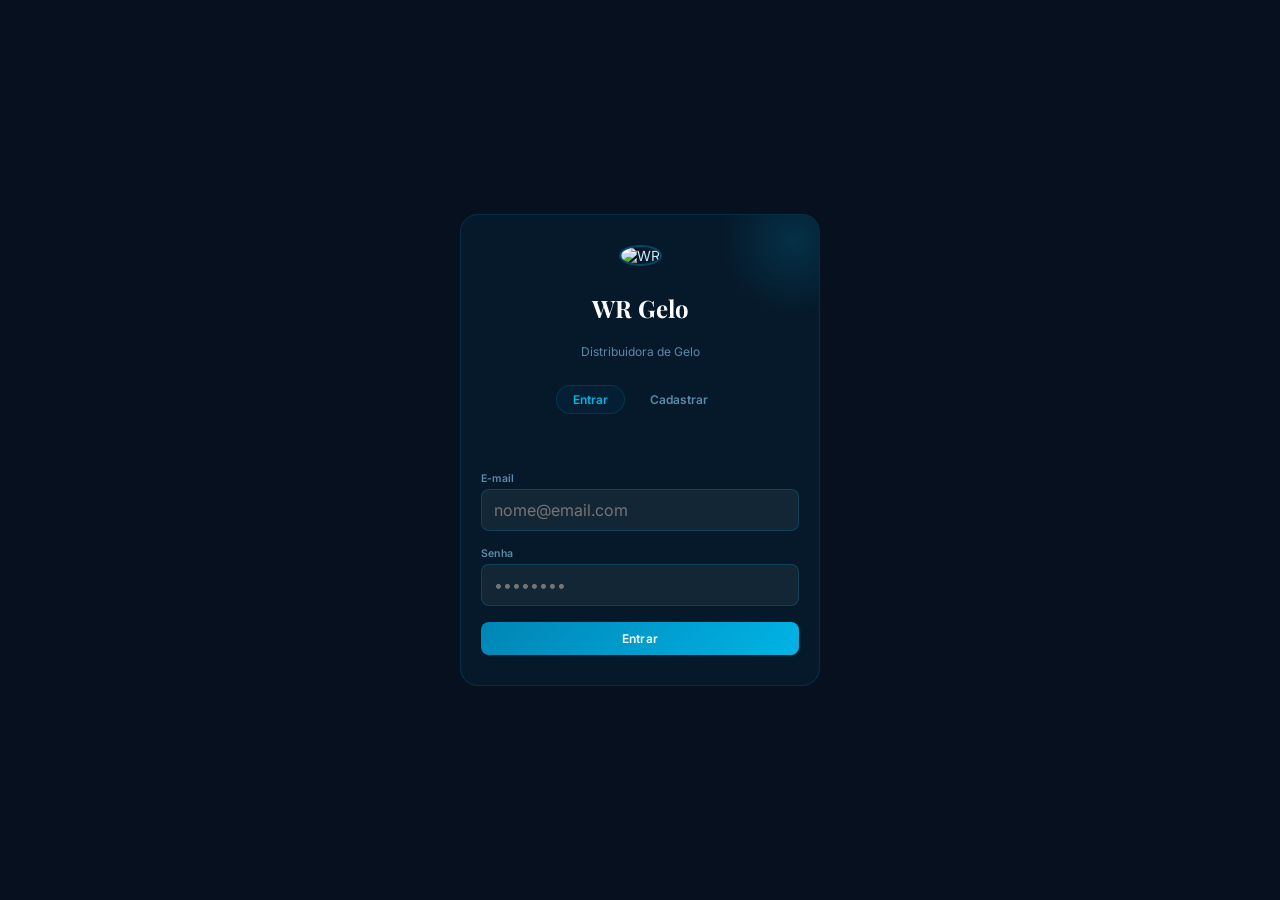
==== index.html @ 03d6a1e1 "feat: Adiciona painel de Pedidos/Variacao M/M e Grafico de Mix no Financeiro" ====
<!DOCTYPE html>
<html lang="pt-BR">
<head>
  <meta charset="UTF-8">
  <meta name="viewport" content="width=device-width, initial-scale=1.0, maximum-scale=1.0, user-scalable=no">
  <title>WR Gelo | Sistema de Gestão</title>
  <link href="https://fonts.googleapis.com/css2?family=Playfair+Display:wght@600;700&family=Inter:wght@300;400;500;600;700&family=Space+Grotesk:wght@500;600;700&display=swap" rel="stylesheet">
  <script src="https://cdnjs.cloudflare.com/ajax/libs/Chart.js/4.4.1/chart.umd.min.js"></script>
  <script src="https://cdn.jsdelivr.net/npm/@supabase/supabase-js@2"></script>
  <script src="https://cdnjs.cloudflare.com/ajax/libs/html2pdf.js/0.10.1/html2pdf.bundle.min.js"></script>
  <link rel="stylesheet" href="styles.css">
</head>
<body>

  <!-- LOADING MASK -->
  <div class="loading-mask" id="global-loader">
    <div class="spinner"></div>
    <div style="font-size:12px; color:var(--ice); font-weight:600;">Carregando dados...</div>
  </div>

  <!-- AUTH PAGE -->
  <div class="auth-page" id="auth-page">
    <div class="auth-box">
      <div class="auth-logo-wr"><img id="authlogo" alt="WR"></div>
      <h1 class="auth-title">WR Gelo</h1>
      <p class="auth-sub">Distribuidora de Gelo</p>
      
      <div class="auth-tabs">
        <div class="auth-tab on" id="tab-login" onclick="toggleAuth('login')">Entrar</div>
        <div class="auth-tab" id="tab-signup" onclick="toggleAuth('signup')">Cadastrar</div>
      </div>

      <div class="auth-err" id="auth-err"></div>

      <div class="fgrp">
        <label>E-mail</label>
        <input type="email" id="auth-email" placeholder="nome@email.com">
      </div>
      <div class="fgrp">
        <label>Senha</label>
        <input type="password" id="auth-pass" placeholder="••••••••">
      </div>

      <button class="btn btn-ice" id="btn-login" onclick="handleLogin()">
        <span class="loader-inline"></span>Entrar
      </button>
    </div>
  </div>

  <!-- PENDING PAGE -->
  <div class="auth-page" id="pending-page" style="display:none; text-align:center;">
    <div class="auth-box">
      <div class="auth-logo-wr"><img id="authlogo-pend" alt="WR" src=""></div>
      <h1 class="auth-title">Acesso Restrito</h1>
      <p class="auth-sub" style="margin-top:10px; color:var(--warn); font-weight:600;">Seu cadastro está aguardando liberação do administrador.</p>
      <div style="font-size:14px; margin:20px 0; color:var(--ice);" id="pending-email"></div>
      <button class="btn btn-ghost" onclick="handleLogout()" style="width:100%">Sair da Conta</button>
    </div>
  </div>

  <!-- MAIN APP WRAPPER -->
  <div id="main-app" style="display:none;">
    
    <!-- TOPBAR -->
    <header class="topbar">
      <img class="topbar-logo" id="tlogo" alt="WR">
      <div>
        <div class="topbar-brand">WR Gelo</div>
        <div class="topbar-sub" id="user-email">...</div>
      </div>
      <div class="topbar-space"></div>
      <button class="btn-logout" onclick="handleLogout()">Sair</button>
    </header>

    <div class="main">

      <!-- ══ DASHBOARD ══ -->
      <div class="pg on" id="pg-dashboard">
        <div class="hero">
          <div class="hero-row">
            <img class="hero-logo" id="hlogo" alt="WR">
            <div>
              <div class="hero-title">WR Gelo</div>
              <div class="hero-sub">Distribuidora de Gelo · Gestão Integrada</div>
            </div>
          </div>
          <div class="hero-stats">
            <div class="hs"><div class="hsv" id="h-sacostot">—</div><div class="hsl">Sacos</div></div>
            <div class="hs"><div class="hsv" id="h-estcount">—</div><div class="hsl">Estoque</div></div>
            <div class="hs"><div class="hsv" id="h-peds">—</div><div class="hsl">Pedidos</div></div>
            <div class="hs"><div class="hsv" id="h-mes">—</div><div class="hsl">Mês</div></div>
          </div>
        </div>

        <div class="kgrid">
          <div class="kcard"><span class="kico">💵</span><div class="klbl">Faturamento</div><div class="kval mint" id="d-fat">—</div><div class="kdelta neu">Total Acumulado</div></div>
          <div class="kcard"><span class="kico">🧊</span><div class="klbl">Estoque (unid)</div><div class="kval ice" id="d-estoque">—</div><div class="kdelta neu">Disponível</div></div>
          <div class="kcard"><span class="kico">📤</span><div class="klbl">Investimento</div><div class="kval red" id="d-invest-val">—</div><div class="kdelta dn">Total Dinâmico</div></div>
          <div class="kcard"><span class="kico">⚖️</span><div class="klbl">A Recuperar</div><div class="kval warn" id="d-recup">—</div><div class="kdelta dn">A recuperar</div></div>
        </div>

        <div class="panel">
          <div class="phead"><span class="ptitle">Evolução de Vendas</span><span class="bx bx-ice">2026</span></div>
          <div class="pbody"><canvas id="ch-v" height="180"></canvas></div>
        </div>

        <div class="g3">
          <div class="panel">
            <div class="phead"><span class="ptitle">Mix de Clientes</span></div>
            <div class="pbody"><canvas id="ch-cli" height="180"></canvas></div>
          </div>
          <div class="panel">
            <div class="phead"><span class="ptitle">Mix de Produtos</span></div>
            <div class="pbody"><canvas id="ch-prod" height="180"></canvas></div>
          </div>
          <div class="panel">
            <div class="phead"><span class="ptitle">Vendas por Cliente</span></div>
            <div class="pbody" id="d-progs"></div>
          </div>
        </div>

        <div class="panel">
          <div class="phead"><span class="ptitle">Últimas Vendas</span><span class="bx bx-mu">Recentes</span></div>
          <div class="pbody np">
            <div class="twrap">
              <table class="tbl">
                <thead><tr><th>Data</th><th>Cliente</th><th>Produto</th><th>Total</th></tr></thead>
                <tbody id="d-recentes"></tbody>
              </table>
            </div>
          </div>
        </div>
      </div>

      <!-- ══ PEDIDOS ══ -->
      <div class="pg" id="pg-pedidos">
        <div class="sh">
          <span class="sh-t">Pedidos</span>
          <div style="display:flex;align-items:center;gap:8px">
            <select id="pf-prod" class="btn btn-ghost" style="padding:4px 8px;font-size:11px;min-width:90px" onchange="renderPedidos(PED_CUR_MONTH)">
              <option value="todos">Produtos</option>
              <option value="3kg">3kg</option>
              <option value="5kg">5kg</option>
              <option value="10kg">10kg</option>
            </select>
            <button class="btn btn-ghost" onclick="openMo('mo-clientes')" style="padding:6px 12px">👥 Clientes</button>
            <button class="btn btn-ice" onclick="openNovoPed()">+ Novo</button>
          </div>
        </div>
        <div class="tabs" id="ped-tabs">
          <button class="tab on" onclick="filtPed('todos',this)">Todos</button>
          <!-- Meses dinâmicos aqui -->
          <button class="tab" onclick="filtPed('Novo',this)">Novos</button>
        </div>
        <div class="g3">
          <div class="kcard"><div class="klbl">Faturamento Total</div><div class="kval ice" id="p-fat-total">—</div><div class="kdelta neu">filtro atual</div></div>
          <div class="kcard"><div class="klbl">Ticket Médio</div><div class="kval mint" id="p-ticket">—</div><div class="kdelta neu">por pedido</div></div>
          <div class="kcard"><div class="klbl">Total de Registros</div><div class="kval ice" id="p-count">—</div><div class="kdelta neu">vendas</div></div>
        </div>
        <div class="panel">
          <div class="phead"><span class="ptitle">Histórico</span></div>
          <div class="pbody np">
            <div class="twrap">
              <table class="tbl">
                <thead><tr><th>Data</th><th>Cliente</th><th>Produto</th><th>Qtd</th><th>Total</th><th>Mês</th><th></th></tr></thead>
                <tbody id="p-tbody"></tbody>
              </table>
            </div>
          </div>
        </div>
      </div>

      <!-- ══ ESTOQUE ══ -->
      <div class="pg" id="pg-estoque">
        <div class="sh">
          <span class="sh-t">Estoque</span>
          <button class="btn btn-ice" onclick="openMo('mo-est')">+ Atualizar</button>
        </div>
        <div class="g2">
          <div class="panel">
            <div class="pbody" id="e-lista">
              <!-- Itens de estoque dinâmicos aqui -->
            </div>
          </div>
          <div class="panel">
            <div class="phead"><span class="ptitle">Consumo por Produto</span></div>
            <div class="pbody"><canvas id="ch-e" height="190"></canvas></div>
          </div>
        </div>
        <div class="panel">
          <div class="phead"><span class="ptitle">Movimentações</span><span class="bx bx-mu" id="e-count">—</span></div>
          <div class="pbody np">
            <div class="twrap">
              <table class="tbl">
                <thead><tr><th>Data</th><th>Produto</th><th>Tipo</th><th>Qtd</th><th>Obs.</th></tr></thead>
                <tbody id="e-tbody"></tbody>
              </table>
            </div>
          </div>
        </div>
      </div>

      <!-- ══ CAIXA ══ -->
      <div class="pg" id="pg-caixa">
        <div class="sh">
          <span class="sh-t">Caixa & Custos</span>
          <div>
            <button class="btn btn-ghost" onclick="openMo('mo-pdf-sel')" style="margin-right:8px;padding:6px 12px">📄 PDF Mês</button>
            <button class="btn btn-ghost" onclick="openNovoInvestimento()" style="margin-right:8px;padding:6px 12px">📤 Investimento</button>
            <button class="btn btn-ice" onclick="openNovaDespesa()">+ Despesa</button>
          </div>
        </div>
        <div class="kgrid">
          <div class="kcard"><span class="kico">⚠️</span><div class="klbl">Saldo Líquido</div><div class="kval warn" id="c-saldo">—</div><div class="kdelta dn">A recuperar</div></div>
          <div class="kcard"><span class="kico">🎯</span><div class="klbl">Breakeven</div><div class="kval ice" id="c-be">—</div><div class="kdelta neu" id="c-be-sub">na média</div></div>
          <div class="kcard"><span class="kico">📦</span><div class="klbl">Pedidos do Mês</div><div class="kval ice" id="c-ped-mes">—</div><div class="kdelta neu">Neste mês corrente</div></div>
          <div class="kcard"><span class="kico">📈</span><div class="klbl">Variação Mensal</div><div class="kval mint" id="c-var-mes">—</div><div class="kdelta neu" id="c-var-sub">vs mês anterior</div></div>
        </div>
        <div class="g2">
          <div class="panel">
            <div class="phead"><span class="ptitle">Entradas Mensais</span></div>
            <div class="pbody"><canvas id="ch-cx" height="190"></canvas></div>
          </div>
          <div class="panel">
            <div class="phead"><span class="ptitle">Mix de Produtos</span></div>
            <div class="pbody"><canvas id="ch-cx-mix" height="190"></canvas></div>
          </div>
        </div>
        <div class="g2">
          <div class="panel">
            <div class="phead"><span class="ptitle">Investimento Inicial</span></div>
            <div class="pbody" style="max-height:260px;overflow-y:auto" id="c-invest"></div>
          </div>
          <div class="panel">
            <div class="phead"><span class="ptitle">Despesas Extras</span></div>
            <div class="pbody np">
              <div class="twrap">
                <table class="tbl">
                  <thead><tr><th>Data</th><th>Descrição</th><th>Valor</th><th></th></tr></thead>
                  <tbody id="c-desp-tbody"></tbody>
                </table>
              </div>
            </div>
          </div>
        </div>
      </div>

      <!-- ══ SIMULADOR ══ -->
      <div class="pg" id="pg-sim">
        <div class="sh"><span class="sh-t">Simulador de Vendas</span><span class="bx bx-ice">Tempo Real</span></div>
        <div class="panel">
          <div class="phead"><span class="ptitle">⚙️ Configure o Cenário</span></div>
          <div class="pbody">
            <div class="ssl"><div class="sslbl">Sacos 3kg / mês <span id="v3">50</span></div><input type="range" min="0" max="400" value="50" id="sl3" oninput="simUp()"></div>
            <div class="ssl"><div class="sslbl">Sacos 5kg / mês <span id="v5">60</span></div><input type="range" min="0" max="400" value="60" id="sl5" oninput="simUp()"></div>
            <div class="ssl"><div class="sslbl">Sacos 10kg / mês <span id="v10">20</span></div><input type="range" min="0" max="200" value="20" id="sl10" oninput="simUp()"></div>
            <div class="dvd"></div>
            <div class="fgrid" style="grid-template-columns:1fr 1fr 1fr;gap:8px;margin-bottom:10px">
              <div class="fgrp"><label>Preço 3kg</label><input type="number" id="p3" value="3.50" step="0.50" oninput="simUp()"></div>
              <div class="fgrp"><label>Preço 5kg</label><input type="number" id="p5" value="5.00" step="0.50" oninput="simUp()"></div>
              <div class="fgrp"><label>Preço 10kg</label><input type="number" id="p10" value="9.50" step="0.50" oninput="simUp()"></div>
            </div>
            <div class="fgrid" style="gap:8px">
              <div class="fgrp"><label>Custos Fixos</label><input type="number" id="cfix" value="0" placeholder="R$ 0,00" oninput="simUp()"></div>
              <div class="fgrp"><label>Produção/Saco</label><input type="number" id="cprod" value="0.80" oninput="simUp()"></div>
            </div>
          </div>
        </div>
        <div class="panel">
          <div class="phead"><span class="ptitle">📊 Resultado</span></div>
          <div class="pbody">
            <div class="rbox" style="margin-bottom:10px">
              <div class="rrow"><span>Rec. Bruta</span><span id="srb" style="color:var(--ice);font-weight:700">—</span></div>
              <div class="rrow" style="font-size:11px;color:var(--mu);padding-left:10px">
                <span>3kg: <b id="sr3">—</b></span> · <span>5kg: <b id="sr5">—</b></span> · <span>10kg: <b id="sr10">—</b></span>
              </div>
              <div class="rrow"><span>Custo Prod.</span><span id="srcp" style="color:var(--red)">—</span></div>
              <div class="rrow"><span>Custos Fixos</span><span id="srcf" style="color:var(--red)">—</span></div>
              <div class="rrow tot"><span>Lucro Líquido</span><span id="srl" style="color:var(--mint)">—</span></div>
            </div>
            <div class="rbox">
              <div class="rrow"><span>Breakeven</span><span id="srbe" style="color:var(--warn);font-weight:700">—</span></div>
              <div class="rrow"><span>Previsão</span><span id="srbed" style="color:var(--mu)">—</span></div>
              <div class="rrow"><span>ROI 12m</span><span id="srroi" style="color:var(--ice)">—</span></div>
              <div class="rrow"><span>Margem</span><span id="srmg" style="color:var(--ice)">—</span></div>
            </div>
          </div>
        </div>
        <div class="panel">
          <div class="phead"><span class="ptitle">Projeção 36 meses</span></div>
          <div class="pbody"><canvas id="ch-proj" height="190"></canvas></div>
        </div>
        <div class="g3">
          <div class="kcard"><div class="klbl">Conservador</div><div class="kval warn" id="sc-c">—</div></div>
          <div class="kcard"><div class="klbl">Base</div><div class="kval ice" id="sc-b">—</div></div>
          <div class="kcard"><div class="klbl">Otimista</div><div class="kval mint" id="sc-o">—</div></div>
        </div>
      </div>

    <!-- ADMIN PAGE -->
    <div class="pg" id="pg-admin">
      <h2 class="sec-title">Auditoria e Acessos</h2>
      <div style="display:flex; gap:16px; margin-bottom: 20px; border-bottom: 1px solid var(--border); padding-bottom:10px;">
        <div class="auth-tab on" id="tab-adm-users" onclick="toggleAdminTab('users')">Usuários</div>
        <div class="auth-tab" id="tab-adm-logs" onclick="toggleAdminTab('logs')">Auditoria de Logs</div>
      </div>
      
      <div id="adm-users-sec">
        <div class="panel">
          <div class="phead"><span class="ptitle">Gestão de Contas</span><button class="btn btn-ghost" style="padding:4px 8px;font-size:12px" onclick="renderAdmin()">Atualizar</button></div>
          <div class="tbl-wrap">
            <table class="tbl" id="tb-adm-users">
              <thead><tr><th>Email</th><th>Role</th><th>Status</th><th>Ações</th></tr></thead>
              <tbody></tbody>
            </table>
          </div>
        </div>
      </div>
      
      <div id="adm-logs-sec" style="display:none;">
        <div class="panel">
          <div class="phead"><span class="ptitle">Rastreio do Sistema</span><div><button class="btn btn-ghost" style="padding:4px 8px;font-size:12px;margin-right:8px" onclick="exportarLogsCsv()">📥 Baixar CSV/Excel</button><button class="btn btn-ghost" style="padding:4px 8px;font-size:12px" onclick="renderAdmin()">Atualizar</button></div></div>
          <div class="tbl-wrap">
            <table class="tbl" id="tb-adm-logs">
              <thead><tr><th>Data | Hora</th><th>Tabela | Ação</th><th>Usuário</th><th>Detalhes</th></tr></thead>
              <tbody></tbody>
            </table>
          </div>
        </div>
      </div>
    </div>

    </div><!-- .main -->

    <!-- BOTTOM NAV -->
    <nav class="bnav">
      <div class="bn on" id="bn-dashboard" onclick="goTo('dashboard')"><span class="bi">📊</span>Dash</div>
      <div class="bn" id="bn-pedidos" onclick="goTo('pedidos')"><span class="bi">🛒</span>Vendas</div>
      <div class="bn" id="bn-estoque" onclick="goTo('estoque')"><span class="bi">📦</span>Estoque</div>
      <div class="bn" id="bn-caixa" onclick="goTo('caixa')"><span class="bi">💰</span>Financeiro</div>
      <div class="bn" id="bn-sim" onclick="goTo('sim')"><span class="bi">📈</span>Sim</div>
      <div class="bn" id="bn-admin" onclick="goTo('admin')" style="display:none"><span class="bi">⚙️</span>Admin</div>
    </nav>

    <!-- MODALS -->
    <div class="ov" id="mo-ped"><div class="modal"><div class="mhandle"></div><h3 id="ped-mo-title">🛒 Novo Pedido</h3><div class="fgrid"><div class="fgrp"><label>Data</label><input type="date" id="np-d"></div><div class="fgrp"><label>Cliente</label><select id="np-c"></select></div><div class="fgrp"><label>Produto</label><select id="np-p" onchange="autoPrc()"><option value="3kg">3kg</option><option value="5kg">5kg</option><option value="10kg">10kg</option></select></div><div class="fgrp"><label>Qtd</label><input type="number" id="np-q" value="5" oninput="calcPed()"></div><div class="fgrp"><label>Unit.</label><input type="number" id="np-u" value="5.00" oninput="calcPed()"></div><div class="fgrp"><label>Total</label><input type="number" id="np-t" readonly></div><div class="fgrp full"><label>Pagamento</label><select id="np-pg"><option>Dinheiro</option><option>Pix</option><option>Cartão</option><option>Consignado</option></select></div></div><div style="display:flex;gap:8px;margin-top:14px;justify-content:flex-end"><button class="btn btn-ghost" onclick="closeMo('mo-ped')">Cancelar</button><button class="btn btn-ice" onclick="savePed()">Salvar</button></div></div></div>
    <div class="ov" id="mo-est"><div class="modal"><div class="mhandle"></div><h3>📦 Atualizar Estoque</h3><div class="fgrid"><div class="fgrp"><label>Produto</label><select id="ne-p"><option value="s3">3kg</option><option value="s5">5kg</option><option value="s10">10kg</option><option value="freezer">Freezer</option></select></div><div class="fgrp"><label>Tipo</label><select id="ne-t"><option value="e">Entrada</option><option value="s">Saída</option><option value="a">Ajuste</option></select></div><div class="fgrp"><label>Qtd</label><input type="number" id="ne-q" value="100"></div><div class="fgrp"><label>Data</label><input type="date" id="ne-d"></div><div class="fgrp full"><label>Obs</label><input type="text" id="ne-o"></div></div><div style="display:flex;gap:8px;margin-top:14px;justify-content:flex-end"><button class="btn btn-ghost" onclick="closeMo('mo-est')">Cancelar</button><button class="btn btn-ice" onclick="saveEst()">Salvar</button></div></div></div>
    <div class="ov" id="mo-desp"><div class="modal"><div class="mhandle"></div><h3 id="desp-mo-title">💰 Lançar Despesa</h3><div class="fgrid"><div class="fgrp"><label>Data</label><input type="date" id="nd-d"></div><div class="fgrp"><label>Categoria</label><select id="nd-c"><option>Sacos</option><option>Folha de Pgto</option><option>Impostos</option><option>Energia</option><option>Água</option><option>Gás</option><option>Combustível</option><option>Marketing</option><option>Manut.</option><option>Outros</option></select></div><div class="fgrp full"><label>Descrição (Obs)</label><input type="text" id="nd-ds"></div><div class="fgrp"><label>Valor (R$)</label><input type="number" id="nd-v"></div><div class="fgrp"><label>Modo de Pgto</label><select id="nd-p"><option>Dinheiro</option><option>Pix</option><option>Cartão</option></select></div></div><div style="display:flex;gap:8px;margin-top:14px;justify-content:flex-end"><button class="btn btn-ghost" onclick="closeMo('mo-desp')">Cancelar</button><button class="btn btn-ice" onclick="saveDesp()">Salvar</button></div></div></div>
    <div class="ov" id="mo-invest"><div class="modal"><div class="mhandle"></div><h3 id="inv-mo-title">📤 Novo Investimento</h3><div class="fgrid"><div class="fgrp"><label>Data</label><input type="date" id="ni-d"></div><div class="fgrp full"><label>Descrição</label><input type="text" id="ni-ds" placeholder="Ex: Máquina de Gelo"></div><div class="fgrp"><label>Valor (R$)</label><input type="number" id="ni-v" step="0.01"></div></div><div style="display:flex;gap:8px;margin-top:14px;justify-content:flex-end"><button class="btn btn-ghost" onclick="closeMo('mo-invest')">Cancelar</button><button class="btn btn-ice" onclick="saveInvestimento()">Salvar</button></div></div></div>

    <!-- ADMIN TAB MODALS -->
    <div class="ov" id="mo-chart-details"><div class="modal"><div class="mhandle"></div><h3 id="mc-title">Detalhamento</h3><div class="tbl-wrap"><table class="tbl" id="tb-chart-details"><thead><tr><th>Data</th><th>Cliente</th><th>Qtd</th><th>Valor</th></tr></thead><tbody></tbody></table></div><div style="display:flex;gap:8px;margin-top:14px;justify-content:flex-end"><button class="btn btn-ice" onclick="closeMo('mo-chart-details')">Fechar Janela</button></div></div></div>
    
    <div class="ov" id="mo-custom-prompt"><div class="modal"><div class="mhandle"></div><h3>Ajustar Quantidade em Estoque</h3><p style="font-size:12px;color:var(--mu);margin-bottom:12px;" id="pmt-desc"></p><div class="fgrid"><div class="fgrp full"><label>Nova Quantidade Total</label><input type="number" id="pmt-val"></div><div class="fgrp full"><label>Estoque máximo suportado:</label><input type="number" id="pmt-max"></div><div class="fgrp full"><label>Sacos no Freezer:</label><input type="number" id="pmt-fz"></div></div><div style="display:flex;gap:8px;margin-top:14px;justify-content:flex-end"><button class="btn btn-ghost" onclick="closeCustomPrompt()">Cancelar</button><button class="btn btn-ice" onclick="confirmCustomPrompt()">Confirmar</button></div></div></div>
    
    <div class="ov" id="mo-clientes"><div class="modal"><div class="mhandle"></div><h3>👥 Gerenciar Clientes</h3><div class="fgrid"><div class="fgrp full"><label>Adicionar Novo Cliente</label><div style="display:flex;gap:8px"><input type="text" id="nc-nome" placeholder="Digite o nome..."><button class="btn btn-ice" onclick="saveCliente()">Salvar</button></div></div></div><div class="tbl-wrap" style="margin-top:14px;max-height:260px;overflow-y:auto;border:1px solid var(--bd);border-radius:8px"><table class="tbl"><thead><tr><th>Nome do Cliente</th><th style="width:50px"></th></tr></thead><tbody id="tb-clientes-body"></tbody></table></div><div style="display:flex;gap:8px;margin-top:14px;justify-content:flex-end"><button class="btn btn-ghost" onclick="closeMo('mo-clientes')">Fechar</button></div></div></div>
    
    <div class="ov" id="mo-pdf-sel"><div class="modal"><div class="mhandle"></div><h3>📄 Selecionar Mês do Relatório</h3><p style="font-size:12px;color:var(--mu);margin-bottom:12px;">Selecione o mês para gerar o fechamento contábil.</p><div class="fgrid"><div class="fgrp"><label>Mês de Referência</label><select id="pdf-mes-sel"><option value="Janeiro">Janeiro</option><option value="Fevereiro">Fevereiro</option><option value="Março" selected>Março</option><option value="Abril">Abril</option><option value="Maio">Maio</option><option value="Junho">Junho</option><option value="Julho">Julho</option><option value="Agosto">Agosto</option><option value="Setembro">Setembro</option><option value="Outubro">Outubro</option><option value="Novembro">Novembro</option><option value="Dezembro">Dezembro</option></select></div><div class="fgrp"><label>Filtrar Cliente</label><select id="pdf-cli-sel"><option value="todos">Todos os Clientes (Geral)</option></select></div></div><div style="display:flex;gap:8px;margin-top:14px;justify-content:flex-end"><button class="btn btn-ghost" onclick="closeMo('mo-pdf-sel')">Cancelar</button><button class="btn btn-ice" onclick="confirmarGerarPDF()">Gerar PDF</button></div></div></div>

  </div><!-- #main-app -->

  <div id="cur-date" style="display:none"></div><!-- placeholder for legacy code if needed -->
  <script src="app_ui.js"></script>
  <script src="app.js"></script>
</body>
</html>
---- styles.css ----
:root{
  --bg:#06101E;
  --s1:rgba(0,160,230,0.06);
  --s2:rgba(0,160,230,0.11);
  --bd:rgba(0,160,230,0.16);
  --ice:#00B4E6;
  --ice2:#6DD5F5;
  --mint:#00D4A0;
  --red:#E63B5A;
  --warn:#F0A500;
  --tx:#C8E8F8;
  --mu:#5A8AA8;
  --wh:#ffffff;
}
*{box-sizing:border-box;margin:0;padding:0;-webkit-tap-highlight-color:transparent}
html,body{height:100%;overflow-x:hidden;background:var(--bg);color:var(--tx);font-family:'Inter',sans-serif;font-size:14px}
.num{font-family:'Space Grotesk',sans-serif;}
td{font-variant-numeric:tabular-nums;}


/* ─── AUTH PAGE ─────────────────────────── */
.auth-page{
  position:fixed;inset:0;background:var(--bg);z-index:999;
  display:flex;align-items:center;justify-content:center;
  padding:20px;
}
.auth-box{
  background:var(--s1);border:1px solid var(--bd);border-radius:18px;
  padding:30px 20px;width:100%;max-width:360px;
  display:flex;flex-direction:column;gap:16px;
  position:relative;overflow:hidden;
}
.auth-box::before{
  content:'';position:absolute;top:-50px;right:-50px;
  width:150px;height:150px;border-radius:50%;
  background:radial-gradient(circle,rgba(0,180,230,.15),transparent 70%);
}
.auth-logo-wr{text-align:center;margin-bottom:10px;}
.auth-logo-wr img{width:64px;height:64px;border-radius:50%;border:2px solid rgba(0,180,230,.3);}
.auth-title{font-family:'Playfair Display',serif;font-size:24px;font-weight:700;color:#fff;text-align:center;margin-bottom:4px;}
.auth-sub{font-size:12px;color:var(--mu);text-align:center;margin-bottom:10px;}

.auth-tabs{display:flex;gap:8px;margin-bottom:10px;justify-content:center;}
.auth-tab{padding:6px 16px;border-radius:20px;font-size:12px;font-weight:600;color:var(--mu);cursor:pointer;border:1px solid transparent;}
.auth-tab.on{color:var(--ice);border-color:var(--bd);background:rgba(0,160,230,0.05);}

.auth-err{color:var(--red);font-size:11px;text-align:center;min-height:16px;}

/* ─── TOPBAR ─────────────────────────── */
.topbar{
  position:fixed;top:0;left:0;right:0;z-index:90;
  height:56px;display:flex;align-items:center;padding:0 16px;
  background:rgba(6,16,30,.96);backdrop-filter:blur(14px);
  border-bottom:1px solid var(--bd);
  gap:10px;
}
.topbar-logo{
  width:34px;height:34px;border-radius:50%;flex-shrink:0;
  border:1.5px solid rgba(0,180,230,.35);
  object-fit:cover;
}
.topbar-brand{font-family:'Playfair Display',serif;font-size:16px;font-weight:700;color:#fff;letter-spacing:.4px;white-space:nowrap;}
.topbar-sub{font-size:10px;color:var(--mu);letter-spacing:.4px;white-space:nowrap;}
.topbar-space{flex:1}
.user-email{font-size:10.5px;color:var(--mu);font-weight:600;}
.btn-logout{background:transparent;border:1px solid var(--bd);color:var(--red);padding:4px 8px;border-radius:6px;font-size:10px;cursor:pointer;}

/* ─── BOTTOM NAV ─────────────────────── */
.bnav{
  position:fixed;bottom:0;left:0;right:0;z-index:90;
  display:flex;
  background:rgba(6,16,30,.97);backdrop-filter:blur(18px);
  border-top:1px solid var(--bd);
  padding-bottom:env(safe-area-inset-bottom,0);
}
.bn{flex:1;display:flex;flex-direction:column;align-items:center;justify-content:center;gap:3px;
  padding:9px 4px 7px;cursor:pointer;color:var(--mu);
  font-size:9px;font-weight:600;letter-spacing:.3px;text-transform:uppercase;
  border-top:2px solid transparent;transition:all .18s;}
.bn.on{color:var(--ice);border-top-color:var(--ice);}
.bn .bi{font-size:18px;line-height:1;}

/* ─── MAIN ───────────────────────────── */
.main{
  margin-top:56px;
  padding-bottom:calc(62px + env(safe-area-inset-bottom,0));
  min-height:calc(100vh - 56px);
}
.pg{display:none;padding:14px;}
.pg.on{display:block;animation:fin .25s ease}
@keyframes fin{from{opacity:0;transform:translateY(5px)}to{opacity:1;transform:none}}

/* ─── LOADING MASK ───────────────────── */
.loading-mask{
  position:fixed;inset:0;background:rgba(6,16,30,.8);z-index:100;
  display:none;align-items:center;justify-content:center;flex-direction:column;gap:12px;
}
.loading-mask.on{display:flex;}
.spinner{width:36px;height:36px;border:3px solid rgba(0,180,230,.2);border-top-color:var(--ice);border-radius:50%;animation:spin .8s linear infinite;}
@keyframes spin{to{transform:rotate(360deg)}}

/* ─── LOADER INLINE ──────────────────── */
.loader-inline{display:inline-block;width:12px;height:12px;border:2px solid rgba(255,255,255,.3);border-top-color:#fff;border-radius:50%;animation:spin .8s linear infinite;margin-right:6px;vertical-align:middle;display:none;}
.btn.loading .loader-inline{display:inline-block;}

/* ─── KPI GRID ───────────────────────── */
.kgrid{display:grid;grid-template-columns:1fr 1fr;gap:10px;margin-bottom:14px;}
.kcard{
  background:var(--s1);border:1px solid var(--bd);border-radius:12px;
  padding:14px 12px;position:relative;overflow:hidden;
}
.kcard::before{content:'';position:absolute;top:-12px;right:-12px;
  width:56px;height:56px;border-radius:50%;
  background:radial-gradient(circle,rgba(0,180,230,.12),transparent 70%);}
.kico{font-size:18px;float:right;opacity:.7;}
.klbl{font-size:9.5px;color:var(--mu);text-transform:uppercase;letter-spacing:.7px;font-weight:600;}
.kval{font-family:'Space Grotesk',sans-serif;font-size:22px;font-weight:700;margin:5px 0 3px;letter-spacing:-0.5px;}
.kval.ice{color:var(--ice)}.kval.mint{color:var(--mint)}.kval.red{color:var(--red)}.kval.warn{color:var(--warn)}
.kdelta{font-size:10px;font-weight:600;}
.kdelta.up{color:var(--mint)}.kdelta.dn{color:var(--red)}.kdelta.neu{color:var(--mu)}

/* ─── PANEL ──────────────────────────── */
.panel{background:var(--s1);border:1px solid var(--bd);border-radius:12px;overflow:hidden;margin-bottom:14px;}
.phead{padding:11px 14px;border-bottom:1px solid var(--bd);background:rgba(0,0,0,.18);
  display:flex;align-items:center;justify-content:space-between;}
.ptitle{font-family:'Playfair Display',serif;font-size:13px;font-weight:700;color:#fff;letter-spacing:.3px;}
.pbody{padding:14px;}
.pbody.np{padding:0;}

/* ─── TWO-COL (only on wide) ─────────── */
.g2{display:grid;grid-template-columns:1fr;gap:14px;}
@media(min-width:680px){.g2{grid-template-columns:1fr 1fr;}}
.g3{display:grid;grid-template-columns:1fr 1fr;gap:10px;margin-bottom:14px;}
@media(min-width:680px){.g3{grid-template-columns:1fr 1fr 1fr;}}

/* ─── TABLE ──────────────────────────── */
.twrap{overflow-x:auto;-webkit-overflow-scrolling:touch;}
.tbl{width:100%;border-collapse:collapse;font-size:12px;min-width:380px;}
.tbl th{padding:8px 12px;text-align:left;font-size:9.5px;font-weight:700;color:var(--mu);
  text-transform:uppercase;letter-spacing:.5px;border-bottom:1px solid var(--bd);
  background:rgba(0,0,0,.2);white-space:nowrap;}
.tbl td{padding:8px 12px;border-bottom:1px solid rgba(255,255,255,.04);white-space:nowrap;}
.tbl tr:last-child td{border-bottom:none;}
.tbl tr:hover td{background:rgba(0,180,230,.04);}

/* ─── BADGE ──────────────────────────── */
.bx{display:inline-block;padding:2px 7px;border-radius:20px;font-size:9.5px;font-weight:700;letter-spacing:.3px;}
.bx-ice{background:rgba(0,180,230,.15);color:var(--ice);}
.bx-mint{background:rgba(0,212,160,.15);color:var(--mint);}
.bx-red{background:rgba(230,59,90,.15);color:var(--red);}
.bx-warn{background:rgba(240,165,0,.15);color:var(--warn);}
.bx-mu{background:rgba(90,138,168,.15);color:var(--mu);}

/* ─── BUTTONS ────────────────────────── */
.btn{padding:9px 18px;border:none;border-radius:8px;font-family:'Inter',sans-serif;
  font-size:12px;font-weight:600;cursor:pointer;transition:all .18s;letter-spacing:.2px;}
.btn-ice{background:linear-gradient(135deg,#0085B5,#00B4E6);color:#fff;}
.btn-ice:active{filter:brightness(1.1);}
.btn-ice:disabled{opacity:0.6;cursor:not-allowed;}
.btn-ghost{background:transparent;border:1px solid var(--bd);color:var(--mu);}
.btn-ghost:active{border-color:var(--ice);color:var(--tx);}
.btn-red{background:var(--red);color:#fff;}
.btn-sm{padding:5px 10px;font-size:11px;}

/* ─── FORMS ──────────────────────────── */
.fgrid{display:grid;grid-template-columns:1fr 1fr;gap:10px;}
.fgrp{display:flex;flex-direction:column;gap:4px;}
.fgrp.full{grid-column:1/-1;}
label{font-size:10.5px;color:var(--mu);font-weight:600;letter-spacing:.2px;}
input,select{
  background:rgba(255,255,255,.06);border:1px solid rgba(0,180,230,.2);
  border-radius:8px;padding:10px 12px;color:var(--tx);
  font-family:'Inter',sans-serif;font-size:16px;outline:none;width:100%;
  transition:border-color .18s;
}
input:focus,select:focus{border-color:var(--ice);box-shadow:0 0 0 3px rgba(0,180,230,.1);}
select option{background:#071020;}
input[type=range]{
  -webkit-appearance:none;background:transparent;padding:0;border:none;
  box-shadow:none;height:20px;cursor:pointer;
}
input[type=range]::-webkit-slider-track{height:4px;background:rgba(255,255,255,.1);border-radius:4px;}
input[type=range]::-webkit-slider-thumb{
  -webkit-appearance:none;width:16px;height:16px;background:var(--ice);
  border-radius:50%;margin-top:-6px;box-shadow:0 0 6px rgba(0,180,230,.5);}

/* ─── MODAL (bottom sheet) ───────────── */
.ov{position:fixed;inset:0;background:rgba(0,0,0,.72);z-index:200;
  display:flex;align-items:flex-end;opacity:0;pointer-events:none;transition:opacity .2s;}
.ov.on{opacity:1;pointer-events:all;}
.modal{width:100%;max-width:600px;max-height:90vh;overflow-y:auto;
  background:#091824;border:1px solid var(--bd);border-radius:18px 18px 0 0;
  padding:16px 16px calc(16px + env(safe-area-inset-bottom,0));
  transform:translateY(100%);transition:transform .26s cubic-bezier(.3,1,.3,1);}
.ov.on .modal{transform:translateY(0);}
.mhandle{width:34px;height:4px;background:rgba(255,255,255,.18);border-radius:2px;margin:0 auto 14px;}
.modal h3{font-family:'Playfair Display',serif;font-size:15px;font-weight:700;margin-bottom:14px;color:#fff;}

/* ─── HERO ───────────────────────────── */
.hero{
  background:linear-gradient(135deg,#071428,#0a1e38,#071428);
  border:1px solid var(--bd);border-radius:12px;padding:14px;margin-bottom:14px;
  position:relative;overflow:hidden;
}
.hero::before{content:'';position:absolute;inset:0;
  background:radial-gradient(ellipse at 75% 50%,rgba(0,180,230,.12),transparent 60%);}
.hero-row{position:relative;z-index:1;display:flex;align-items:center;gap:12px;margin-bottom:12px;}
.hero-logo{width:48px;height:48px;border-radius:50%;flex-shrink:0;
  border:2px solid rgba(0,180,230,.3);object-fit:cover;}
.hero-title{font-family:'Playfair Display',serif;font-size:17px;font-weight:700;color:#fff;letter-spacing:.3px;}
.hero-sub{font-size:10px;color:var(--mu);margin-top:2px;}
.hero-stats{position:relative;z-index:1;display:grid;grid-template-columns:repeat(4,1fr);gap:8px;}
.hs{background:rgba(0,0,0,.25);border:1px solid var(--bd);border-radius:8px;padding:8px;text-align:center;}
.hsv{font-family:'Space Grotesk',sans-serif;font-size:18px;font-weight:700;color:var(--ice);letter-spacing:-0.5px;}
.hsl{font-size:9px;color:var(--mu);text-transform:uppercase;letter-spacing:.4px;}

/* ─── STOCK ──────────────────────────── */
.si{display:flex;align-items:center;gap:12px;padding:12px 0;border-bottom:1px solid rgba(255,255,255,.05);}
.si:last-child{border-bottom:none;}
.sico{font-size:22px;width:36px;text-align:center;}
.sinf{flex:1;}
.snm{font-weight:600;font-size:13px;color:var(--tx);}
.ssb{font-size:10.5px;color:var(--mu);margin-top:2px;}
.sqt{font-family:'Space Grotesk',sans-serif;font-size:24px;font-weight:700;text-align:right;white-space:nowrap;letter-spacing:-1px;}
.sbar{height:3px;background:rgba(255,255,255,.07);border-radius:3px;margin-top:5px;}
.sfil{height:100%;border-radius:3px;transition:width .5s ease;}

/* ─── PROGRESS ───────────────────────── */
.prow{margin-bottom:10px;}
.plbl{display:flex;justify-content:space-between;font-size:11px;font-weight:600;margin-bottom:4px;}
.ptrack{background:rgba(255,255,255,.06);border-radius:20px;height:5px;overflow:hidden;}
.pfil{height:100%;border-radius:20px;transition:width .5s ease;}

/* ─── SIM ────────────────────────────── */
.ssl{margin-bottom:13px;}
.sslbl{display:flex;justify-content:space-between;font-size:10.5px;color:var(--mu);font-weight:600;margin-bottom:4px;}
.sslbl span{color:var(--ice);font-family:'Playfair Display',serif;font-size:13px;}
.rbox{background:rgba(0,180,230,.06);border:1px solid rgba(0,180,230,.18);border-radius:10px;padding:13px;}
.rrow{display:flex;justify-content:space-between;font-size:12.5px;padding:3px 0;font-weight:500;}
.rrow.tot{font-family:'Space Grotesk',sans-serif;font-size:16px;font-weight:700;
  margin-top:8px;padding-top:8px;border-top:1px solid rgba(0,180,230,.18);}

/* ─── COST LIST ──────────────────────── */
.crow{display:flex;justify-content:space-between;align-items:center;
  padding:7px 0;border-bottom:1px solid rgba(255,255,255,.04);font-size:12px;}
.crow:last-child{border-bottom:none;}
.cnm{color:var(--mu);}
.cvl{font-weight:700;color:var(--red);}

/* ─── SECTION HDR ────────────────────── */
.sh{display:flex;align-items:center;justify-content:space-between;margin-bottom:14px;}
.sh-t{font-family:'Playfair Display',serif;font-size:16px;font-weight:700;color:#fff;}

/* ─── TABS ───────────────────────────── */
.tabs{display:flex;gap:6px;flex-wrap:wrap;margin-bottom:12px;}
.tab{padding:5px 13px;border-radius:20px;font-size:11px;font-weight:600;letter-spacing:.2px;
  border:1px solid var(--bd);color:var(--mu);cursor:pointer;background:transparent;transition:all .15s;}
.tab.on{background:linear-gradient(135deg,#0080B0,#00B4E6);color:#fff;border-color:var(--ice);}
.tab:active{opacity:.7;}

/* ─── ALERT ──────────────────────────── */
.alert{padding:10px 14px;border-radius:8px;font-size:12px;
  display:flex;align-items:center;gap:8px;margin-bottom:12px;}
.aw{background:rgba(240,165,0,.1);border:1px solid rgba(240,165,0,.3);color:var(--warn);}

/* ─── DIV ────────────────────────────── */
.dvd{height:1px;background:linear-gradient(90deg,transparent,rgba(0,180,230,.25),transparent);margin:14px 0;}

::-webkit-scrollbar{width:4px;}
::-webkit-scrollbar-thumb{background:rgba(0,180,230,.2);border-radius:2px;}
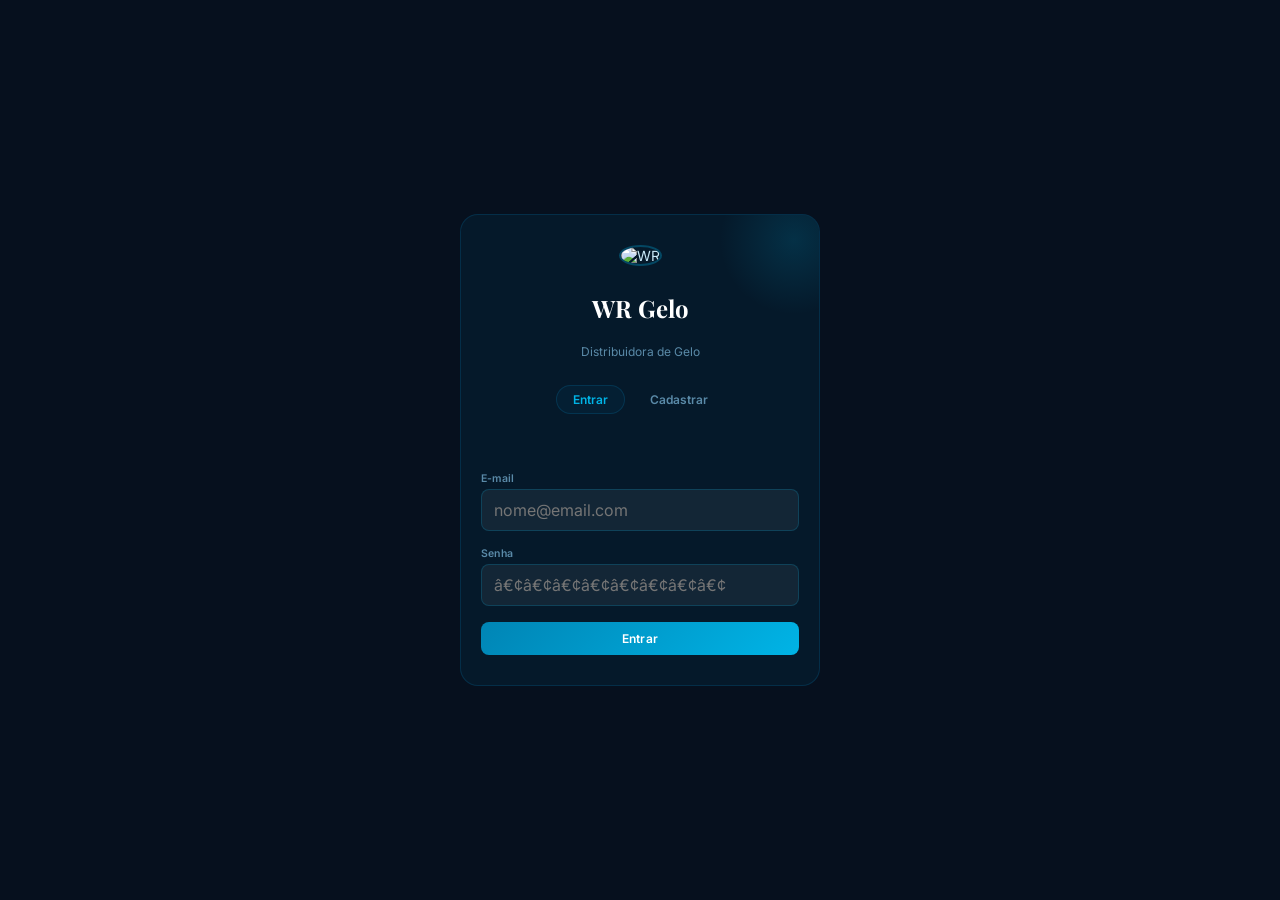
==== commit 9e9512b6: "feat: Adiciona ícone do aplicativo para dispositivos móveis (PWA)" ====
--- a/index.html
+++ b/index.html
@@ -1,9 +1,15 @@
-<!DOCTYPE html>
+﻿<!DOCTYPE html>
 <html lang="pt-BR">
 <head>
   <meta charset="UTF-8">
   <meta name="viewport" content="width=device-width, initial-scale=1.0, maximum-scale=1.0, user-scalable=no">
-  <title>WR Gelo | Sistema de Gestão</title>
+      <link rel="icon" href="[data-uri]">
+    <link rel="apple-touch-icon" href="[data-uri]">
+    <link rel="manifest" href="manifest.json">
+    <meta name="mobile-web-app-capable" content="yes">
+    <meta name="apple-mobile-web-app-status-bar-style" content="black-translucent">
+    <meta name="apple-mobile-web-app-title" content="WR Gelo">
+    <title>WR Gelo | Sistema de GestÃ£o</title>
   <link href="https://fonts.googleapis.com/css2?family=Playfair+Display:wght@600;700&family=Inter:wght@300;400;500;600;700&family=Space+Grotesk:wght@500;600;700&display=swap" rel="stylesheet">
   <script src="https://cdnjs.cloudflare.com/ajax/libs/Chart.js/4.4.1/chart.umd.min.js"></script>
   <script src="https://cdn.jsdelivr.net/npm/@supabase/supabase-js@2"></script>
@@ -38,7 +44,7 @@
       </div>
       <div class="fgrp">
         <label>Senha</label>
-        <input type="password" id="auth-pass" placeholder="••••••••">
+        <input type="password" id="auth-pass" placeholder="â€¢â€¢â€¢â€¢â€¢â€¢â€¢â€¢">
       </div>
 
       <button class="btn btn-ice" id="btn-login" onclick="handleLogin()">
@@ -52,7 +58,7 @@
     <div class="auth-box">
       <div class="auth-logo-wr"><img id="authlogo-pend" alt="WR" src=""></div>
       <h1 class="auth-title">Acesso Restrito</h1>
-      <p class="auth-sub" style="margin-top:10px; color:var(--warn); font-weight:600;">Seu cadastro está aguardando liberação do administrador.</p>
+      <p class="auth-sub" style="margin-top:10px; color:var(--warn); font-weight:600;">Seu cadastro estÃ¡ aguardando liberaÃ§Ã£o do administrador.</p>
       <div style="font-size:14px; margin:20px 0; color:var(--ice);" id="pending-email"></div>
       <button class="btn btn-ghost" onclick="handleLogout()" style="width:100%">Sair da Conta</button>
     </div>
@@ -74,33 +80,33 @@
 
     <div class="main">
 
-      <!-- ══ DASHBOARD ══ -->
+      <!-- â•â• DASHBOARD â•â• -->
       <div class="pg on" id="pg-dashboard">
         <div class="hero">
           <div class="hero-row">
             <img class="hero-logo" id="hlogo" alt="WR">
             <div>
               <div class="hero-title">WR Gelo</div>
-              <div class="hero-sub">Distribuidora de Gelo · Gestão Integrada</div>
+              <div class="hero-sub">Distribuidora de Gelo Â· GestÃ£o Integrada</div>
             </div>
           </div>
           <div class="hero-stats">
-            <div class="hs"><div class="hsv" id="h-sacostot">—</div><div class="hsl">Sacos</div></div>
-            <div class="hs"><div class="hsv" id="h-estcount">—</div><div class="hsl">Estoque</div></div>
-            <div class="hs"><div class="hsv" id="h-peds">—</div><div class="hsl">Pedidos</div></div>
-            <div class="hs"><div class="hsv" id="h-mes">—</div><div class="hsl">Mês</div></div>
+            <div class="hs"><div class="hsv" id="h-sacostot">â€”</div><div class="hsl">Sacos</div></div>
+            <div class="hs"><div class="hsv" id="h-estcount">â€”</div><div class="hsl">Estoque</div></div>
+            <div class="hs"><div class="hsv" id="h-peds">â€”</div><div class="hsl">Pedidos</div></div>
+            <div class="hs"><div class="hsv" id="h-mes">â€”</div><div class="hsl">MÃªs</div></div>
           </div>
         </div>
 
         <div class="kgrid">
-          <div class="kcard"><span class="kico">💵</span><div class="klbl">Faturamento</div><div class="kval mint" id="d-fat">—</div><div class="kdelta neu">Total Acumulado</div></div>
-          <div class="kcard"><span class="kico">🧊</span><div class="klbl">Estoque (unid)</div><div class="kval ice" id="d-estoque">—</div><div class="kdelta neu">Disponível</div></div>
-          <div class="kcard"><span class="kico">📤</span><div class="klbl">Investimento</div><div class="kval red" id="d-invest-val">—</div><div class="kdelta dn">Total Dinâmico</div></div>
-          <div class="kcard"><span class="kico">⚖️</span><div class="klbl">A Recuperar</div><div class="kval warn" id="d-recup">—</div><div class="kdelta dn">A recuperar</div></div>
-        </div>
-
-        <div class="panel">
-          <div class="phead"><span class="ptitle">Evolução de Vendas</span><span class="bx bx-ice">2026</span></div>
+          <div class="kcard"><span class="kico">ðŸ’µ</span><div class="klbl">Faturamento</div><div class="kval mint" id="d-fat">â€”</div><div class="kdelta neu">Total Acumulado</div></div>
+          <div class="kcard"><span class="kico">ðŸ§Š</span><div class="klbl">Estoque (unid)</div><div class="kval ice" id="d-estoque">â€”</div><div class="kdelta neu">DisponÃ­vel</div></div>
+          <div class="kcard"><span class="kico">ðŸ“¤</span><div class="klbl">Investimento</div><div class="kval red" id="d-invest-val">â€”</div><div class="kdelta dn">Total DinÃ¢mico</div></div>
+          <div class="kcard"><span class="kico">âš–ï¸</span><div class="klbl">A Recuperar</div><div class="kval warn" id="d-recup">â€”</div><div class="kdelta dn">A recuperar</div></div>
+        </div>
+
+        <div class="panel">
+          <div class="phead"><span class="ptitle">EvoluÃ§Ã£o de Vendas</span><span class="bx bx-ice">2026</span></div>
           <div class="pbody"><canvas id="ch-v" height="180"></canvas></div>
         </div>
 
@@ -120,7 +126,7 @@
         </div>
 
         <div class="panel">
-          <div class="phead"><span class="ptitle">Últimas Vendas</span><span class="bx bx-mu">Recentes</span></div>
+          <div class="phead"><span class="ptitle">Ãšltimas Vendas</span><span class="bx bx-mu">Recentes</span></div>
           <div class="pbody np">
             <div class="twrap">
               <table class="tbl">
@@ -132,7 +138,7 @@
         </div>
       </div>
 
-      <!-- ══ PEDIDOS ══ -->
+      <!-- â•â• PEDIDOS â•â• -->
       <div class="pg" id="pg-pedidos">
         <div class="sh">
           <span class="sh-t">Pedidos</span>
@@ -143,26 +149,26 @@
               <option value="5kg">5kg</option>
               <option value="10kg">10kg</option>
             </select>
-            <button class="btn btn-ghost" onclick="openMo('mo-clientes')" style="padding:6px 12px">👥 Clientes</button>
+            <button class="btn btn-ghost" onclick="openMo('mo-clientes')" style="padding:6px 12px">ðŸ‘¥ Clientes</button>
             <button class="btn btn-ice" onclick="openNovoPed()">+ Novo</button>
           </div>
         </div>
         <div class="tabs" id="ped-tabs">
           <button class="tab on" onclick="filtPed('todos',this)">Todos</button>
-          <!-- Meses dinâmicos aqui -->
+          <!-- Meses dinÃ¢micos aqui -->
           <button class="tab" onclick="filtPed('Novo',this)">Novos</button>
         </div>
         <div class="g3">
-          <div class="kcard"><div class="klbl">Faturamento Total</div><div class="kval ice" id="p-fat-total">—</div><div class="kdelta neu">filtro atual</div></div>
-          <div class="kcard"><div class="klbl">Ticket Médio</div><div class="kval mint" id="p-ticket">—</div><div class="kdelta neu">por pedido</div></div>
-          <div class="kcard"><div class="klbl">Total de Registros</div><div class="kval ice" id="p-count">—</div><div class="kdelta neu">vendas</div></div>
-        </div>
-        <div class="panel">
-          <div class="phead"><span class="ptitle">Histórico</span></div>
+          <div class="kcard"><div class="klbl">Faturamento Total</div><div class="kval ice" id="p-fat-total">â€”</div><div class="kdelta neu">filtro atual</div></div>
+          <div class="kcard"><div class="klbl">Ticket MÃ©dio</div><div class="kval mint" id="p-ticket">â€”</div><div class="kdelta neu">por pedido</div></div>
+          <div class="kcard"><div class="klbl">Total de Registros</div><div class="kval ice" id="p-count">â€”</div><div class="kdelta neu">vendas</div></div>
+        </div>
+        <div class="panel">
+          <div class="phead"><span class="ptitle">HistÃ³rico</span></div>
           <div class="pbody np">
             <div class="twrap">
               <table class="tbl">
-                <thead><tr><th>Data</th><th>Cliente</th><th>Produto</th><th>Qtd</th><th>Total</th><th>Mês</th><th></th></tr></thead>
+                <thead><tr><th>Data</th><th>Cliente</th><th>Produto</th><th>Qtd</th><th>Total</th><th>MÃªs</th><th></th></tr></thead>
                 <tbody id="p-tbody"></tbody>
               </table>
             </div>
@@ -170,7 +176,7 @@
         </div>
       </div>
 
-      <!-- ══ ESTOQUE ══ -->
+      <!-- â•â• ESTOQUE â•â• -->
       <div class="pg" id="pg-estoque">
         <div class="sh">
           <span class="sh-t">Estoque</span>
@@ -179,7 +185,7 @@
         <div class="g2">
           <div class="panel">
             <div class="pbody" id="e-lista">
-              <!-- Itens de estoque dinâmicos aqui -->
+              <!-- Itens de estoque dinÃ¢micos aqui -->
             </div>
           </div>
           <div class="panel">
@@ -188,7 +194,7 @@
           </div>
         </div>
         <div class="panel">
-          <div class="phead"><span class="ptitle">Movimentações</span><span class="bx bx-mu" id="e-count">—</span></div>
+          <div class="phead"><span class="ptitle">MovimentaÃ§Ãµes</span><span class="bx bx-mu" id="e-count">â€”</span></div>
           <div class="pbody np">
             <div class="twrap">
               <table class="tbl">
@@ -200,21 +206,21 @@
         </div>
       </div>
 
-      <!-- ══ CAIXA ══ -->
+      <!-- â•â• CAIXA â•â• -->
       <div class="pg" id="pg-caixa">
         <div class="sh">
           <span class="sh-t">Caixa & Custos</span>
           <div>
-            <button class="btn btn-ghost" onclick="openMo('mo-pdf-sel')" style="margin-right:8px;padding:6px 12px">📄 PDF Mês</button>
-            <button class="btn btn-ghost" onclick="openNovoInvestimento()" style="margin-right:8px;padding:6px 12px">📤 Investimento</button>
+            <button class="btn btn-ghost" onclick="openMo('mo-pdf-sel')" style="margin-right:8px;padding:6px 12px">ðŸ“„ PDF MÃªs</button>
+            <button class="btn btn-ghost" onclick="openNovoInvestimento()" style="margin-right:8px;padding:6px 12px">ðŸ“¤ Investimento</button>
             <button class="btn btn-ice" onclick="openNovaDespesa()">+ Despesa</button>
           </div>
         </div>
         <div class="kgrid">
-          <div class="kcard"><span class="kico">⚠️</span><div class="klbl">Saldo Líquido</div><div class="kval warn" id="c-saldo">—</div><div class="kdelta dn">A recuperar</div></div>
-          <div class="kcard"><span class="kico">🎯</span><div class="klbl">Breakeven</div><div class="kval ice" id="c-be">—</div><div class="kdelta neu" id="c-be-sub">na média</div></div>
-          <div class="kcard"><span class="kico">📦</span><div class="klbl">Pedidos do Mês</div><div class="kval ice" id="c-ped-mes">—</div><div class="kdelta neu">Neste mês corrente</div></div>
-          <div class="kcard"><span class="kico">📈</span><div class="klbl">Variação Mensal</div><div class="kval mint" id="c-var-mes">—</div><div class="kdelta neu" id="c-var-sub">vs mês anterior</div></div>
+          <div class="kcard"><span class="kico">âš ï¸</span><div class="klbl">Saldo LÃ­quido</div><div class="kval warn" id="c-saldo">â€”</div><div class="kdelta dn">A recuperar</div></div>
+          <div class="kcard"><span class="kico">ðŸŽ¯</span><div class="klbl">Breakeven</div><div class="kval ice" id="c-be">â€”</div><div class="kdelta neu" id="c-be-sub">na mÃ©dia</div></div>
+          <div class="kcard"><span class="kico">ðŸ’µ</span><div class="klbl">Faturamento</div><div class="kval mint" id="c-fat-total">â€”</div><div class="kdelta neu">Total Acumulado</div></div>
+          <div class="kcard"><span class="kico">ðŸ“ˆ</span><div class="klbl">VariaÃ§Ã£o Mensal</div><div class="kval mint" id="c-var-mes">â€”</div><div class="kdelta neu" id="c-var-sub">vs mÃªs anterior</div></div>
         </div>
         <div class="g2">
           <div class="panel">
@@ -236,7 +242,7 @@
             <div class="pbody np">
               <div class="twrap">
                 <table class="tbl">
-                  <thead><tr><th>Data</th><th>Descrição</th><th>Valor</th><th></th></tr></thead>
+                  <thead><tr><th>Data</th><th>DescriÃ§Ã£o</th><th>Valor</th><th></th></tr></thead>
                   <tbody id="c-desp-tbody"></tbody>
                 </table>
               </div>
@@ -245,55 +251,55 @@
         </div>
       </div>
 
-      <!-- ══ SIMULADOR ══ -->
+      <!-- â•â• SIMULADOR â•â• -->
       <div class="pg" id="pg-sim">
         <div class="sh"><span class="sh-t">Simulador de Vendas</span><span class="bx bx-ice">Tempo Real</span></div>
         <div class="panel">
-          <div class="phead"><span class="ptitle">⚙️ Configure o Cenário</span></div>
+          <div class="phead"><span class="ptitle">âš™ï¸ Configure o CenÃ¡rio</span></div>
           <div class="pbody">
-            <div class="ssl"><div class="sslbl">Sacos 3kg / mês <span id="v3">50</span></div><input type="range" min="0" max="400" value="50" id="sl3" oninput="simUp()"></div>
-            <div class="ssl"><div class="sslbl">Sacos 5kg / mês <span id="v5">60</span></div><input type="range" min="0" max="400" value="60" id="sl5" oninput="simUp()"></div>
-            <div class="ssl"><div class="sslbl">Sacos 10kg / mês <span id="v10">20</span></div><input type="range" min="0" max="200" value="20" id="sl10" oninput="simUp()"></div>
+            <div class="ssl"><div class="sslbl">Sacos 3kg / mÃªs <span id="v3">50</span></div><input type="range" min="0" max="400" value="50" id="sl3" oninput="simUp()"></div>
+            <div class="ssl"><div class="sslbl">Sacos 5kg / mÃªs <span id="v5">60</span></div><input type="range" min="0" max="400" value="60" id="sl5" oninput="simUp()"></div>
+            <div class="ssl"><div class="sslbl">Sacos 10kg / mÃªs <span id="v10">20</span></div><input type="range" min="0" max="200" value="20" id="sl10" oninput="simUp()"></div>
             <div class="dvd"></div>
             <div class="fgrid" style="grid-template-columns:1fr 1fr 1fr;gap:8px;margin-bottom:10px">
-              <div class="fgrp"><label>Preço 3kg</label><input type="number" id="p3" value="3.50" step="0.50" oninput="simUp()"></div>
-              <div class="fgrp"><label>Preço 5kg</label><input type="number" id="p5" value="5.00" step="0.50" oninput="simUp()"></div>
-              <div class="fgrp"><label>Preço 10kg</label><input type="number" id="p10" value="9.50" step="0.50" oninput="simUp()"></div>
+              <div class="fgrp"><label>PreÃ§o 3kg</label><input type="number" id="p3" value="3.50" step="0.50" oninput="simUp()"></div>
+              <div class="fgrp"><label>PreÃ§o 5kg</label><input type="number" id="p5" value="5.00" step="0.50" oninput="simUp()"></div>
+              <div class="fgrp"><label>PreÃ§o 10kg</label><input type="number" id="p10" value="9.50" step="0.50" oninput="simUp()"></div>
             </div>
             <div class="fgrid" style="gap:8px">
               <div class="fgrp"><label>Custos Fixos</label><input type="number" id="cfix" value="0" placeholder="R$ 0,00" oninput="simUp()"></div>
-              <div class="fgrp"><label>Produção/Saco</label><input type="number" id="cprod" value="0.80" oninput="simUp()"></div>
-            </div>
-          </div>
-        </div>
-        <div class="panel">
-          <div class="phead"><span class="ptitle">📊 Resultado</span></div>
+              <div class="fgrp"><label>ProduÃ§Ã£o/Saco</label><input type="number" id="cprod" value="0.80" oninput="simUp()"></div>
+            </div>
+          </div>
+        </div>
+        <div class="panel">
+          <div class="phead"><span class="ptitle">ðŸ“Š Resultado</span></div>
           <div class="pbody">
             <div class="rbox" style="margin-bottom:10px">
-              <div class="rrow"><span>Rec. Bruta</span><span id="srb" style="color:var(--ice);font-weight:700">—</span></div>
+              <div class="rrow"><span>Rec. Bruta</span><span id="srb" style="color:var(--ice);font-weight:700">â€”</span></div>
               <div class="rrow" style="font-size:11px;color:var(--mu);padding-left:10px">
-                <span>3kg: <b id="sr3">—</b></span> · <span>5kg: <b id="sr5">—</b></span> · <span>10kg: <b id="sr10">—</b></span>
+                <span>3kg: <b id="sr3">â€”</b></span> Â· <span>5kg: <b id="sr5">â€”</b></span> Â· <span>10kg: <b id="sr10">â€”</b></span>
               </div>
-              <div class="rrow"><span>Custo Prod.</span><span id="srcp" style="color:var(--red)">—</span></div>
-              <div class="rrow"><span>Custos Fixos</span><span id="srcf" style="color:var(--red)">—</span></div>
-              <div class="rrow tot"><span>Lucro Líquido</span><span id="srl" style="color:var(--mint)">—</span></div>
+              <div class="rrow"><span>Custo Prod.</span><span id="srcp" style="color:var(--red)">â€”</span></div>
+              <div class="rrow"><span>Custos Fixos</span><span id="srcf" style="color:var(--red)">â€”</span></div>
+              <div class="rrow tot"><span>Lucro LÃ­quido</span><span id="srl" style="color:var(--mint)">â€”</span></div>
             </div>
             <div class="rbox">
-              <div class="rrow"><span>Breakeven</span><span id="srbe" style="color:var(--warn);font-weight:700">—</span></div>
-              <div class="rrow"><span>Previsão</span><span id="srbed" style="color:var(--mu)">—</span></div>
-              <div class="rrow"><span>ROI 12m</span><span id="srroi" style="color:var(--ice)">—</span></div>
-              <div class="rrow"><span>Margem</span><span id="srmg" style="color:var(--ice)">—</span></div>
-            </div>
-          </div>
-        </div>
-        <div class="panel">
-          <div class="phead"><span class="ptitle">Projeção 36 meses</span></div>
+              <div class="rrow"><span>Breakeven</span><span id="srbe" style="color:var(--warn);font-weight:700">â€”</span></div>
+              <div class="rrow"><span>PrevisÃ£o</span><span id="srbed" style="color:var(--mu)">â€”</span></div>
+              <div class="rrow"><span>ROI 12m</span><span id="srroi" style="color:var(--ice)">â€”</span></div>
+              <div class="rrow"><span>Margem</span><span id="srmg" style="color:var(--ice)">â€”</span></div>
+            </div>
+          </div>
+        </div>
+        <div class="panel">
+          <div class="phead"><span class="ptitle">ProjeÃ§Ã£o 36 meses</span></div>
           <div class="pbody"><canvas id="ch-proj" height="190"></canvas></div>
         </div>
         <div class="g3">
-          <div class="kcard"><div class="klbl">Conservador</div><div class="kval warn" id="sc-c">—</div></div>
-          <div class="kcard"><div class="klbl">Base</div><div class="kval ice" id="sc-b">—</div></div>
-          <div class="kcard"><div class="klbl">Otimista</div><div class="kval mint" id="sc-o">—</div></div>
+          <div class="kcard"><div class="klbl">Conservador</div><div class="kval warn" id="sc-c">â€”</div></div>
+          <div class="kcard"><div class="klbl">Base</div><div class="kval ice" id="sc-b">â€”</div></div>
+          <div class="kcard"><div class="klbl">Otimista</div><div class="kval mint" id="sc-o">â€”</div></div>
         </div>
       </div>
 
@@ -301,16 +307,16 @@
     <div class="pg" id="pg-admin">
       <h2 class="sec-title">Auditoria e Acessos</h2>
       <div style="display:flex; gap:16px; margin-bottom: 20px; border-bottom: 1px solid var(--border); padding-bottom:10px;">
-        <div class="auth-tab on" id="tab-adm-users" onclick="toggleAdminTab('users')">Usuários</div>
+        <div class="auth-tab on" id="tab-adm-users" onclick="toggleAdminTab('users')">UsuÃ¡rios</div>
         <div class="auth-tab" id="tab-adm-logs" onclick="toggleAdminTab('logs')">Auditoria de Logs</div>
       </div>
       
       <div id="adm-users-sec">
         <div class="panel">
-          <div class="phead"><span class="ptitle">Gestão de Contas</span><button class="btn btn-ghost" style="padding:4px 8px;font-size:12px" onclick="renderAdmin()">Atualizar</button></div>
+          <div class="phead"><span class="ptitle">GestÃ£o de Contas</span><button class="btn btn-ghost" style="padding:4px 8px;font-size:12px" onclick="renderAdmin()">Atualizar</button></div>
           <div class="tbl-wrap">
             <table class="tbl" id="tb-adm-users">
-              <thead><tr><th>Email</th><th>Role</th><th>Status</th><th>Ações</th></tr></thead>
+              <thead><tr><th>Email</th><th>Role</th><th>Status</th><th>AÃ§Ãµes</th></tr></thead>
               <tbody></tbody>
             </table>
           </div>
@@ -319,10 +325,10 @@
       
       <div id="adm-logs-sec" style="display:none;">
         <div class="panel">
-          <div class="phead"><span class="ptitle">Rastreio do Sistema</span><div><button class="btn btn-ghost" style="padding:4px 8px;font-size:12px;margin-right:8px" onclick="exportarLogsCsv()">📥 Baixar CSV/Excel</button><button class="btn btn-ghost" style="padding:4px 8px;font-size:12px" onclick="renderAdmin()">Atualizar</button></div></div>
+          <div class="phead"><span class="ptitle">Rastreio do Sistema</span><div><button class="btn btn-ghost" style="padding:4px 8px;font-size:12px;margin-right:8px" onclick="exportarLogsCsv()">ðŸ“¥ Baixar CSV/Excel</button><button class="btn btn-ghost" style="padding:4px 8px;font-size:12px" onclick="renderAdmin()">Atualizar</button></div></div>
           <div class="tbl-wrap">
             <table class="tbl" id="tb-adm-logs">
-              <thead><tr><th>Data | Hora</th><th>Tabela | Ação</th><th>Usuário</th><th>Detalhes</th></tr></thead>
+              <thead><tr><th>Data | Hora</th><th>Tabela | AÃ§Ã£o</th><th>UsuÃ¡rio</th><th>Detalhes</th></tr></thead>
               <tbody></tbody>
             </table>
           </div>
@@ -334,28 +340,28 @@
 
     <!-- BOTTOM NAV -->
     <nav class="bnav">
-      <div class="bn on" id="bn-dashboard" onclick="goTo('dashboard')"><span class="bi">📊</span>Dash</div>
-      <div class="bn" id="bn-pedidos" onclick="goTo('pedidos')"><span class="bi">🛒</span>Vendas</div>
-      <div class="bn" id="bn-estoque" onclick="goTo('estoque')"><span class="bi">📦</span>Estoque</div>
-      <div class="bn" id="bn-caixa" onclick="goTo('caixa')"><span class="bi">💰</span>Financeiro</div>
-      <div class="bn" id="bn-sim" onclick="goTo('sim')"><span class="bi">📈</span>Sim</div>
-      <div class="bn" id="bn-admin" onclick="goTo('admin')" style="display:none"><span class="bi">⚙️</span>Admin</div>
+      <div class="bn on" id="bn-dashboard" onclick="goTo('dashboard')"><span class="bi">ðŸ“Š</span>Dash</div>
+      <div class="bn" id="bn-pedidos" onclick="goTo('pedidos')"><span class="bi">ðŸ›’</span>Vendas</div>
+      <div class="bn" id="bn-estoque" onclick="goTo('estoque')"><span class="bi">ðŸ“¦</span>Estoque</div>
+      <div class="bn" id="bn-caixa" onclick="goTo('caixa')"><span class="bi">ðŸ’°</span>Financeiro</div>
+      <div class="bn" id="bn-sim" onclick="goTo('sim')"><span class="bi">ðŸ“ˆ</span>Sim</div>
+      <div class="bn" id="bn-admin" onclick="goTo('admin')" style="display:none"><span class="bi">âš™ï¸</span>Admin</div>
     </nav>
 
     <!-- MODALS -->
-    <div class="ov" id="mo-ped"><div class="modal"><div class="mhandle"></div><h3 id="ped-mo-title">🛒 Novo Pedido</h3><div class="fgrid"><div class="fgrp"><label>Data</label><input type="date" id="np-d"></div><div class="fgrp"><label>Cliente</label><select id="np-c"></select></div><div class="fgrp"><label>Produto</label><select id="np-p" onchange="autoPrc()"><option value="3kg">3kg</option><option value="5kg">5kg</option><option value="10kg">10kg</option></select></div><div class="fgrp"><label>Qtd</label><input type="number" id="np-q" value="5" oninput="calcPed()"></div><div class="fgrp"><label>Unit.</label><input type="number" id="np-u" value="5.00" oninput="calcPed()"></div><div class="fgrp"><label>Total</label><input type="number" id="np-t" readonly></div><div class="fgrp full"><label>Pagamento</label><select id="np-pg"><option>Dinheiro</option><option>Pix</option><option>Cartão</option><option>Consignado</option></select></div></div><div style="display:flex;gap:8px;margin-top:14px;justify-content:flex-end"><button class="btn btn-ghost" onclick="closeMo('mo-ped')">Cancelar</button><button class="btn btn-ice" onclick="savePed()">Salvar</button></div></div></div>
-    <div class="ov" id="mo-est"><div class="modal"><div class="mhandle"></div><h3>📦 Atualizar Estoque</h3><div class="fgrid"><div class="fgrp"><label>Produto</label><select id="ne-p"><option value="s3">3kg</option><option value="s5">5kg</option><option value="s10">10kg</option><option value="freezer">Freezer</option></select></div><div class="fgrp"><label>Tipo</label><select id="ne-t"><option value="e">Entrada</option><option value="s">Saída</option><option value="a">Ajuste</option></select></div><div class="fgrp"><label>Qtd</label><input type="number" id="ne-q" value="100"></div><div class="fgrp"><label>Data</label><input type="date" id="ne-d"></div><div class="fgrp full"><label>Obs</label><input type="text" id="ne-o"></div></div><div style="display:flex;gap:8px;margin-top:14px;justify-content:flex-end"><button class="btn btn-ghost" onclick="closeMo('mo-est')">Cancelar</button><button class="btn btn-ice" onclick="saveEst()">Salvar</button></div></div></div>
-    <div class="ov" id="mo-desp"><div class="modal"><div class="mhandle"></div><h3 id="desp-mo-title">💰 Lançar Despesa</h3><div class="fgrid"><div class="fgrp"><label>Data</label><input type="date" id="nd-d"></div><div class="fgrp"><label>Categoria</label><select id="nd-c"><option>Sacos</option><option>Folha de Pgto</option><option>Impostos</option><option>Energia</option><option>Água</option><option>Gás</option><option>Combustível</option><option>Marketing</option><option>Manut.</option><option>Outros</option></select></div><div class="fgrp full"><label>Descrição (Obs)</label><input type="text" id="nd-ds"></div><div class="fgrp"><label>Valor (R$)</label><input type="number" id="nd-v"></div><div class="fgrp"><label>Modo de Pgto</label><select id="nd-p"><option>Dinheiro</option><option>Pix</option><option>Cartão</option></select></div></div><div style="display:flex;gap:8px;margin-top:14px;justify-content:flex-end"><button class="btn btn-ghost" onclick="closeMo('mo-desp')">Cancelar</button><button class="btn btn-ice" onclick="saveDesp()">Salvar</button></div></div></div>
-    <div class="ov" id="mo-invest"><div class="modal"><div class="mhandle"></div><h3 id="inv-mo-title">📤 Novo Investimento</h3><div class="fgrid"><div class="fgrp"><label>Data</label><input type="date" id="ni-d"></div><div class="fgrp full"><label>Descrição</label><input type="text" id="ni-ds" placeholder="Ex: Máquina de Gelo"></div><div class="fgrp"><label>Valor (R$)</label><input type="number" id="ni-v" step="0.01"></div></div><div style="display:flex;gap:8px;margin-top:14px;justify-content:flex-end"><button class="btn btn-ghost" onclick="closeMo('mo-invest')">Cancelar</button><button class="btn btn-ice" onclick="saveInvestimento()">Salvar</button></div></div></div>
+    <div class="ov" id="mo-ped"><div class="modal"><div class="mhandle"></div><h3 id="ped-mo-title">ðŸ›’ Novo Pedido</h3><div class="fgrid"><div class="fgrp"><label>Data</label><input type="date" id="np-d"></div><div class="fgrp"><label>Cliente</label><select id="np-c"></select></div><div class="fgrp"><label>Produto</label><select id="np-p" onchange="autoPrc()"><option value="3kg">3kg</option><option value="5kg">5kg</option><option value="10kg">10kg</option></select></div><div class="fgrp"><label>Qtd</label><input type="number" id="np-q" value="5" oninput="calcPed()"></div><div class="fgrp"><label>Unit.</label><input type="number" id="np-u" value="5.00" oninput="calcPed()"></div><div class="fgrp"><label>Total</label><input type="number" id="np-t" readonly></div><div class="fgrp full"><label>Pagamento</label><select id="np-pg"><option>Dinheiro</option><option>Pix</option><option>CartÃ£o</option><option>Consignado</option></select></div></div><div style="display:flex;gap:8px;margin-top:14px;justify-content:flex-end"><button class="btn btn-ghost" onclick="closeMo('mo-ped')">Cancelar</button><button class="btn btn-ice" onclick="savePed()">Salvar</button></div></div></div>
+    <div class="ov" id="mo-est"><div class="modal"><div class="mhandle"></div><h3>ðŸ“¦ Atualizar Estoque</h3><div class="fgrid"><div class="fgrp"><label>Produto</label><select id="ne-p"><option value="s3">3kg</option><option value="s5">5kg</option><option value="s10">10kg</option><option value="freezer">Freezer</option></select></div><div class="fgrp"><label>Tipo</label><select id="ne-t"><option value="e">Entrada</option><option value="s">SaÃ­da</option><option value="a">Ajuste</option></select></div><div class="fgrp"><label>Qtd</label><input type="number" id="ne-q" value="100"></div><div class="fgrp"><label>Data</label><input type="date" id="ne-d"></div><div class="fgrp full"><label>Obs</label><input type="text" id="ne-o"></div></div><div style="display:flex;gap:8px;margin-top:14px;justify-content:flex-end"><button class="btn btn-ghost" onclick="closeMo('mo-est')">Cancelar</button><button class="btn btn-ice" onclick="saveEst()">Salvar</button></div></div></div>
+    <div class="ov" id="mo-desp"><div class="modal"><div class="mhandle"></div><h3 id="desp-mo-title">ðŸ’° LanÃ§ar Despesa</h3><div class="fgrid"><div class="fgrp"><label>Data</label><input type="date" id="nd-d"></div><div class="fgrp"><label>Categoria</label><select id="nd-c"><option>Sacos</option><option>Folha de Pgto</option><option>Impostos</option><option>Energia</option><option>Ãgua</option><option>GÃ¡s</option><option>CombustÃ­vel</option><option>Marketing</option><option>Manut.</option><option>Outros</option></select></div><div class="fgrp full"><label>DescriÃ§Ã£o (Obs)</label><input type="text" id="nd-ds"></div><div class="fgrp"><label>Valor (R$)</label><input type="number" id="nd-v"></div><div class="fgrp"><label>Modo de Pgto</label><select id="nd-p"><option>Dinheiro</option><option>Pix</option><option>CartÃ£o</option></select></div></div><div style="display:flex;gap:8px;margin-top:14px;justify-content:flex-end"><button class="btn btn-ghost" onclick="closeMo('mo-desp')">Cancelar</button><button class="btn btn-ice" onclick="saveDesp()">Salvar</button></div></div></div>
+    <div class="ov" id="mo-invest"><div class="modal"><div class="mhandle"></div><h3 id="inv-mo-title">ðŸ“¤ Novo Investimento</h3><div class="fgrid"><div class="fgrp"><label>Data</label><input type="date" id="ni-d"></div><div class="fgrp full"><label>DescriÃ§Ã£o</label><input type="text" id="ni-ds" placeholder="Ex: MÃ¡quina de Gelo"></div><div class="fgrp"><label>Valor (R$)</label><input type="number" id="ni-v" step="0.01"></div></div><div style="display:flex;gap:8px;margin-top:14px;justify-content:flex-end"><button class="btn btn-ghost" onclick="closeMo('mo-invest')">Cancelar</button><button class="btn btn-ice" onclick="saveInvestimento()">Salvar</button></div></div></div>
 
     <!-- ADMIN TAB MODALS -->
     <div class="ov" id="mo-chart-details"><div class="modal"><div class="mhandle"></div><h3 id="mc-title">Detalhamento</h3><div class="tbl-wrap"><table class="tbl" id="tb-chart-details"><thead><tr><th>Data</th><th>Cliente</th><th>Qtd</th><th>Valor</th></tr></thead><tbody></tbody></table></div><div style="display:flex;gap:8px;margin-top:14px;justify-content:flex-end"><button class="btn btn-ice" onclick="closeMo('mo-chart-details')">Fechar Janela</button></div></div></div>
     
-    <div class="ov" id="mo-custom-prompt"><div class="modal"><div class="mhandle"></div><h3>Ajustar Quantidade em Estoque</h3><p style="font-size:12px;color:var(--mu);margin-bottom:12px;" id="pmt-desc"></p><div class="fgrid"><div class="fgrp full"><label>Nova Quantidade Total</label><input type="number" id="pmt-val"></div><div class="fgrp full"><label>Estoque máximo suportado:</label><input type="number" id="pmt-max"></div><div class="fgrp full"><label>Sacos no Freezer:</label><input type="number" id="pmt-fz"></div></div><div style="display:flex;gap:8px;margin-top:14px;justify-content:flex-end"><button class="btn btn-ghost" onclick="closeCustomPrompt()">Cancelar</button><button class="btn btn-ice" onclick="confirmCustomPrompt()">Confirmar</button></div></div></div>
+    <div class="ov" id="mo-custom-prompt"><div class="modal"><div class="mhandle"></div><h3>Ajustar Quantidade em Estoque</h3><p style="font-size:12px;color:var(--mu);margin-bottom:12px;" id="pmt-desc"></p><div class="fgrid"><div class="fgrp full"><label>Nova Quantidade Total</label><input type="number" id="pmt-val"></div><div class="fgrp full"><label>Estoque mÃ¡ximo suportado:</label><input type="number" id="pmt-max"></div><div class="fgrp full"><label>Sacos no Freezer:</label><input type="number" id="pmt-fz"></div></div><div style="display:flex;gap:8px;margin-top:14px;justify-content:flex-end"><button class="btn btn-ghost" onclick="closeCustomPrompt()">Cancelar</button><button class="btn btn-ice" onclick="confirmCustomPrompt()">Confirmar</button></div></div></div>
     
-    <div class="ov" id="mo-clientes"><div class="modal"><div class="mhandle"></div><h3>👥 Gerenciar Clientes</h3><div class="fgrid"><div class="fgrp full"><label>Adicionar Novo Cliente</label><div style="display:flex;gap:8px"><input type="text" id="nc-nome" placeholder="Digite o nome..."><button class="btn btn-ice" onclick="saveCliente()">Salvar</button></div></div></div><div class="tbl-wrap" style="margin-top:14px;max-height:260px;overflow-y:auto;border:1px solid var(--bd);border-radius:8px"><table class="tbl"><thead><tr><th>Nome do Cliente</th><th style="width:50px"></th></tr></thead><tbody id="tb-clientes-body"></tbody></table></div><div style="display:flex;gap:8px;margin-top:14px;justify-content:flex-end"><button class="btn btn-ghost" onclick="closeMo('mo-clientes')">Fechar</button></div></div></div>
+    <div class="ov" id="mo-clientes"><div class="modal"><div class="mhandle"></div><h3>ðŸ‘¥ Gerenciar Clientes</h3><div class="fgrid"><div class="fgrp full"><label>Adicionar Novo Cliente</label><div style="display:flex;gap:8px"><input type="text" id="nc-nome" placeholder="Digite o nome..."><button class="btn btn-ice" onclick="saveCliente()">Salvar</button></div></div></div><div class="tbl-wrap" style="margin-top:14px;max-height:260px;overflow-y:auto;border:1px solid var(--bd);border-radius:8px"><table class="tbl"><thead><tr><th>Nome do Cliente</th><th style="width:50px"></th></tr></thead><tbody id="tb-clientes-body"></tbody></table></div><div style="display:flex;gap:8px;margin-top:14px;justify-content:flex-end"><button class="btn btn-ghost" onclick="closeMo('mo-clientes')">Fechar</button></div></div></div>
     
-    <div class="ov" id="mo-pdf-sel"><div class="modal"><div class="mhandle"></div><h3>📄 Selecionar Mês do Relatório</h3><p style="font-size:12px;color:var(--mu);margin-bottom:12px;">Selecione o mês para gerar o fechamento contábil.</p><div class="fgrid"><div class="fgrp"><label>Mês de Referência</label><select id="pdf-mes-sel"><option value="Janeiro">Janeiro</option><option value="Fevereiro">Fevereiro</option><option value="Março" selected>Março</option><option value="Abril">Abril</option><option value="Maio">Maio</option><option value="Junho">Junho</option><option value="Julho">Julho</option><option value="Agosto">Agosto</option><option value="Setembro">Setembro</option><option value="Outubro">Outubro</option><option value="Novembro">Novembro</option><option value="Dezembro">Dezembro</option></select></div><div class="fgrp"><label>Filtrar Cliente</label><select id="pdf-cli-sel"><option value="todos">Todos os Clientes (Geral)</option></select></div></div><div style="display:flex;gap:8px;margin-top:14px;justify-content:flex-end"><button class="btn btn-ghost" onclick="closeMo('mo-pdf-sel')">Cancelar</button><button class="btn btn-ice" onclick="confirmarGerarPDF()">Gerar PDF</button></div></div></div>
+    <div class="ov" id="mo-pdf-sel"><div class="modal"><div class="mhandle"></div><h3>ðŸ“„ Selecionar MÃªs do RelatÃ³rio</h3><p style="font-size:12px;color:var(--mu);margin-bottom:12px;">Selecione o mÃªs para gerar o fechamento contÃ¡bil.</p><div class="fgrid"><div class="fgrp"><label>MÃªs de ReferÃªncia</label><select id="pdf-mes-sel"><option value="Janeiro">Janeiro</option><option value="Fevereiro">Fevereiro</option><option value="MarÃ§o" selected>MarÃ§o</option><option value="Abril">Abril</option><option value="Maio">Maio</option><option value="Junho">Junho</option><option value="Julho">Julho</option><option value="Agosto">Agosto</option><option value="Setembro">Setembro</option><option value="Outubro">Outubro</option><option value="Novembro">Novembro</option><option value="Dezembro">Dezembro</option></select></div><div class="fgrp"><label>Filtrar Cliente</label><select id="pdf-cli-sel"><option value="todos">Todos os Clientes (Geral)</option></select></div></div><div style="display:flex;gap:8px;margin-top:14px;justify-content:flex-end"><button class="btn btn-ghost" onclick="closeMo('mo-pdf-sel')">Cancelar</button><button class="btn btn-ice" onclick="confirmarGerarPDF()">Gerar PDF</button></div></div></div>
 
   </div><!-- #main-app -->
 
@@ -364,3 +370,4 @@
   <script src="app.js"></script>
 </body>
 </html>
+
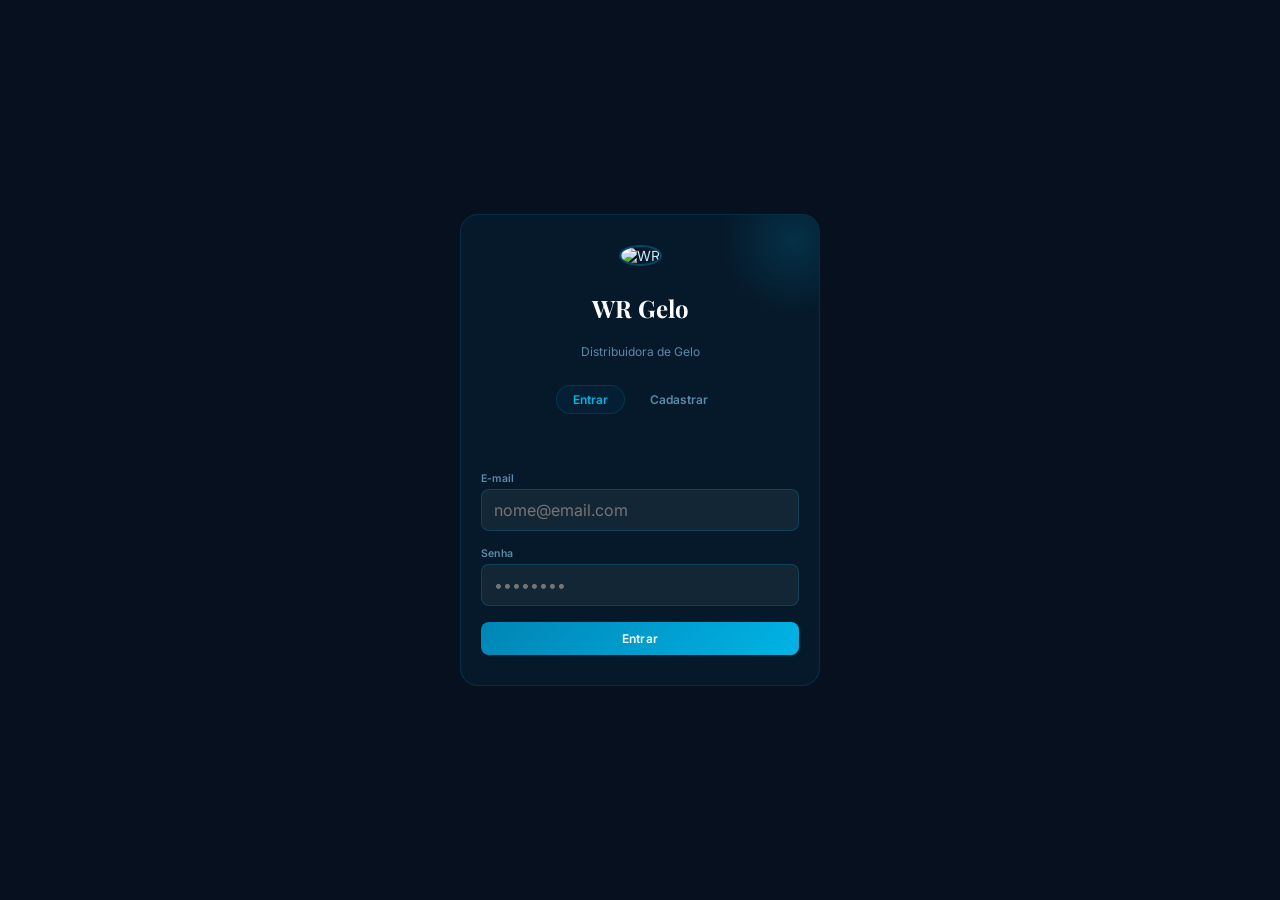
==== commit 05075822: "fix: Corrige codificação UTF-8, emojis e atributos pbody quebrados - Decodifica dupla codificação cp" ====
--- a/index.html
+++ b/index.html
@@ -1,6 +1,7 @@
 ﻿<!DOCTYPE html>
 <html lang="pt-BR">
 <head>
+    <meta charset="UTF-8">
   <meta charset="UTF-8">
   <meta name="viewport" content="width=device-width, initial-scale=1.0, maximum-scale=1.0, user-scalable=no">
       <link rel="icon" href="[data-uri]">
@@ -9,7 +10,7 @@
     <meta name="mobile-web-app-capable" content="yes">
     <meta name="apple-mobile-web-app-status-bar-style" content="black-translucent">
     <meta name="apple-mobile-web-app-title" content="WR Gelo">
-    <title>WR Gelo | Sistema de GestÃ£o</title>
+    <title>WR Gelo | Sistema de Gestão</title>
   <link href="https://fonts.googleapis.com/css2?family=Playfair+Display:wght@600;700&family=Inter:wght@300;400;500;600;700&family=Space+Grotesk:wght@500;600;700&display=swap" rel="stylesheet">
   <script src="https://cdnjs.cloudflare.com/ajax/libs/Chart.js/4.4.1/chart.umd.min.js"></script>
   <script src="https://cdn.jsdelivr.net/npm/@supabase/supabase-js@2"></script>
@@ -44,7 +45,7 @@
       </div>
       <div class="fgrp">
         <label>Senha</label>
-        <input type="password" id="auth-pass" placeholder="â€¢â€¢â€¢â€¢â€¢â€¢â€¢â€¢">
+        <input type="password" id="auth-pass" placeholder="••••••••">
       </div>
 
       <button class="btn btn-ice" id="btn-login" onclick="handleLogin()">
@@ -58,7 +59,7 @@
     <div class="auth-box">
       <div class="auth-logo-wr"><img id="authlogo-pend" alt="WR" src=""></div>
       <h1 class="auth-title">Acesso Restrito</h1>
-      <p class="auth-sub" style="margin-top:10px; color:var(--warn); font-weight:600;">Seu cadastro estÃ¡ aguardando liberaÃ§Ã£o do administrador.</p>
+      <p class="auth-sub" style="margin-top:10px; color:var(--warn); font-weight:600;">Seu cadastro está aguardando liberação do administrador.</p>
       <div style="font-size:14px; margin:20px 0; color:var(--ice);" id="pending-email"></div>
       <button class="btn btn-ghost" onclick="handleLogout()" style="width:100%">Sair da Conta</button>
     </div>
@@ -80,33 +81,33 @@
 
     <div class="main">
 
-      <!-- â•â• DASHBOARD â•â• -->
+      <!-- ══ DASHBOARD ══ -->
       <div class="pg on" id="pg-dashboard">
         <div class="hero">
           <div class="hero-row">
             <img class="hero-logo" id="hlogo" alt="WR">
             <div>
               <div class="hero-title">WR Gelo</div>
-              <div class="hero-sub">Distribuidora de Gelo Â· GestÃ£o Integrada</div>
+              <div class="hero-sub">Distribuidora de Gelo · Gestão Integrada</div>
             </div>
           </div>
           <div class="hero-stats">
-            <div class="hs"><div class="hsv" id="h-sacostot">â€”</div><div class="hsl">Sacos</div></div>
-            <div class="hs"><div class="hsv" id="h-estcount">â€”</div><div class="hsl">Estoque</div></div>
-            <div class="hs"><div class="hsv" id="h-peds">â€”</div><div class="hsl">Pedidos</div></div>
-            <div class="hs"><div class="hsv" id="h-mes">â€”</div><div class="hsl">MÃªs</div></div>
+            <div class="hs"><div class="hsv" id="h-sacostot">—</div><div class="hsl">Sacos</div></div>
+            <div class="hs"><div class="hsv" id="h-estcount">—</div><div class="hsl">Estoque</div></div>
+            <div class="hs"><div class="hsv" id="h-peds">—</div><div class="hsl">Pedidos</div></div>
+            <div class="hs"><div class="hsv" id="h-mes">—</div><div class="hsl">Mês</div></div>
           </div>
         </div>
 
         <div class="kgrid">
-          <div class="kcard"><span class="kico">ðŸ’µ</span><div class="klbl">Faturamento</div><div class="kval mint" id="d-fat">â€”</div><div class="kdelta neu">Total Acumulado</div></div>
-          <div class="kcard"><span class="kico">ðŸ§Š</span><div class="klbl">Estoque (unid)</div><div class="kval ice" id="d-estoque">â€”</div><div class="kdelta neu">DisponÃ­vel</div></div>
-          <div class="kcard"><span class="kico">ðŸ“¤</span><div class="klbl">Investimento</div><div class="kval red" id="d-invest-val">â€”</div><div class="kdelta dn">Total DinÃ¢mico</div></div>
-          <div class="kcard"><span class="kico">âš–ï¸</span><div class="klbl">A Recuperar</div><div class="kval warn" id="d-recup">â€”</div><div class="kdelta dn">A recuperar</div></div>
-        </div>
-
-        <div class="panel">
-          <div class="phead"><span class="ptitle">EvoluÃ§Ã£o de Vendas</span><span class="bx bx-ice">2026</span></div>
+          <div class="kcard"><span class="kico">💵</span><div class="klbl">Faturamento</div><div class="kval mint" id="d-fat">—</div><div class="kdelta neu">Total Acumulado</div></div>
+          <div class="kcard"><span class="kico">🧊</span><div class="klbl">Estoque (unid)</div><div class="kval ice" id="d-estoque">—</div><div class="kdelta neu">Disponível</div></div>
+          <div class="kcard"><span class="kico">📤</span><div class="klbl">Investimento</div><div class="kval red" id="d-invest-val">—</div><div class="kdelta dn">Total Dinâmico</div></div>
+          <div class="kcard"><span class="kico">⚖️</span><div class="klbl">A Recuperar</div><div class="kval warn" id="d-recup">—</div><div class="kdelta dn">A recuperar</div></div>
+        </div>
+
+        <div class="panel">
+          <div class="phead"><span class="ptitle">Evolução de Vendas</span><span class="bx bx-ice">2026</span></div>
           <div class="pbody"><canvas id="ch-v" height="180"></canvas></div>
         </div>
 
@@ -126,7 +127,7 @@
         </div>
 
         <div class="panel">
-          <div class="phead"><span class="ptitle">Ãšltimas Vendas</span><span class="bx bx-mu">Recentes</span></div>
+          <div class="phead"><span class="ptitle">Últimas Vendas</span><span class="bx bx-mu">Recentes</span></div>
           <div class="pbody np">
             <div class="twrap">
               <table class="tbl">
@@ -138,7 +139,7 @@
         </div>
       </div>
 
-      <!-- â•â• PEDIDOS â•â• -->
+      <!-- ══ PEDIDOS ══ -->
       <div class="pg" id="pg-pedidos">
         <div class="sh">
           <span class="sh-t">Pedidos</span>
@@ -149,34 +150,34 @@
               <option value="5kg">5kg</option>
               <option value="10kg">10kg</option>
             </select>
-            <button class="btn btn-ghost" onclick="openMo('mo-clientes')" style="padding:6px 12px">ðŸ‘¥ Clientes</button>
+            <button class="btn btn-ghost" onclick="openMo('mo-clientes')" style="padding:6px 12px">👥 Clientes</button>
             <button class="btn btn-ice" onclick="openNovoPed()">+ Novo</button>
           </div>
         </div>
         <div class="tabs" id="ped-tabs">
           <button class="tab on" onclick="filtPed('todos',this)">Todos</button>
-          <!-- Meses dinÃ¢micos aqui -->
+          <!-- Meses dinâmicos aqui -->
           <button class="tab" onclick="filtPed('Novo',this)">Novos</button>
         </div>
         <div class="g3">
-          <div class="kcard"><div class="klbl">Faturamento Total</div><div class="kval ice" id="p-fat-total">â€”</div><div class="kdelta neu">filtro atual</div></div>
-          <div class="kcard"><div class="klbl">Ticket MÃ©dio</div><div class="kval mint" id="p-ticket">â€”</div><div class="kdelta neu">por pedido</div></div>
-          <div class="kcard"><div class="klbl">Total de Registros</div><div class="kval ice" id="p-count">â€”</div><div class="kdelta neu">vendas</div></div>
-        </div>
-        <div class="panel">
-          <div class="phead"><span class="ptitle">HistÃ³rico</span></div>
+          <div class="kcard"><div class="klbl">Faturamento Total</div><div class="kval ice" id="p-fat-total">—</div><div class="kdelta neu">filtro atual</div></div>
+          <div class="kcard"><div class="klbl">Ticket Médio</div><div class="kval mint" id="p-ticket">—</div><div class="kdelta neu">por pedido</div></div>
+          <div class="kcard"><div class="klbl">Total de Registros</div><div class="kval ice" id="p-count">—</div><div class="kdelta neu">vendas</div></div>
+        </div>
+        <div class="panel">
+          <div class="phead"><span class="ptitle">Histórico</span></div>
           <div class="pbody np">
             <div class="twrap">
               <table class="tbl">
-                <thead><tr><th>Data</th><th>Cliente</th><th>Produto</th><th>Qtd</th><th>Total</th><th>MÃªs</th><th></th></tr></thead>
-                <tbody id="p-tbody"></tbody>
+                <thead><tr><th>Data</th><th>Cliente</th><th>Produto</th><th>Qtd</th><th>Total</th><th>Mês</th><th></th></tr></thead>
+                <tbody id="p-tbod??></tbody>
               </table>
             </div>
           </div>
         </div>
       </div>
 
-      <!-- â•â• ESTOQUE â•â• -->
+      <!-- ══ ESTOQUE ══ -->
       <div class="pg" id="pg-estoque">
         <div class="sh">
           <span class="sh-t">Estoque</span>
@@ -185,7 +186,7 @@
         <div class="g2">
           <div class="panel">
             <div class="pbody" id="e-lista">
-              <!-- Itens de estoque dinÃ¢micos aqui -->
+              <!-- Itens de estoque dinâmicos aqui -->
             </div>
           </div>
           <div class="panel">
@@ -194,33 +195,33 @@
           </div>
         </div>
         <div class="panel">
-          <div class="phead"><span class="ptitle">MovimentaÃ§Ãµes</span><span class="bx bx-mu" id="e-count">â€”</span></div>
+          <div class="phead"><span class="ptitle">Movimentações</span><span class="bx bx-mu" id="e-count">—</span></div>
           <div class="pbody np">
             <div class="twrap">
               <table class="tbl">
                 <thead><tr><th>Data</th><th>Produto</th><th>Tipo</th><th>Qtd</th><th>Obs.</th></tr></thead>
-                <tbody id="e-tbody"></tbody>
+                <tbody id="e-tbod??></tbody>
               </table>
             </div>
           </div>
         </div>
       </div>
 
-      <!-- â•â• CAIXA â•â• -->
+      <!-- ══ CAIXA ══ -->
       <div class="pg" id="pg-caixa">
         <div class="sh">
           <span class="sh-t">Caixa & Custos</span>
           <div>
-            <button class="btn btn-ghost" onclick="openMo('mo-pdf-sel')" style="margin-right:8px;padding:6px 12px">ðŸ“„ PDF MÃªs</button>
-            <button class="btn btn-ghost" onclick="openNovoInvestimento()" style="margin-right:8px;padding:6px 12px">ðŸ“¤ Investimento</button>
+            <button class="btn btn-ghost" onclick="openMo('mo-pdf-sel')" style="margin-right:8px;padding:6px 12px">📄 PDF Mês</button>
+            <button class="btn btn-ghost" onclick="openNovoInvestimento()" style="margin-right:8px;padding:6px 12px">📤 Investimento</button>
             <button class="btn btn-ice" onclick="openNovaDespesa()">+ Despesa</button>
           </div>
         </div>
         <div class="kgrid">
-          <div class="kcard"><span class="kico">âš ï¸</span><div class="klbl">Saldo LÃ­quido</div><div class="kval warn" id="c-saldo">â€”</div><div class="kdelta dn">A recuperar</div></div>
-          <div class="kcard"><span class="kico">ðŸŽ¯</span><div class="klbl">Breakeven</div><div class="kval ice" id="c-be">â€”</div><div class="kdelta neu" id="c-be-sub">na mÃ©dia</div></div>
-          <div class="kcard"><span class="kico">ðŸ’µ</span><div class="klbl">Faturamento</div><div class="kval mint" id="c-fat-total">â€”</div><div class="kdelta neu">Total Acumulado</div></div>
-          <div class="kcard"><span class="kico">ðŸ“ˆ</span><div class="klbl">VariaÃ§Ã£o Mensal</div><div class="kval mint" id="c-var-mes">â€”</div><div class="kdelta neu" id="c-var-sub">vs mÃªs anterior</div></div>
+          <div class="kcard"><span class="kico">⚠️</span><div class="klbl">Saldo Líquido</div><div class="kval warn" id="c-saldo">—</div><div class="kdelta dn">A recuperar</div></div>
+          <div class="kcard"><span class="kico">🎯</span><div class="klbl">Breakeven</div><div class="kval ice" id="c-be">—</div><div class="kdelta neu" id="c-be-sub">na média</div></div>
+          <div class="kcard"><span class="kico">💵</span><div class="klbl">Faturamento</div><div class="kval mint" id="c-fat-total">—</div><div class="kdelta neu">Total Acumulado</div></div>
+          <div class="kcard"><span class="kico">📈</span><div class="klbl">Variação Mensal</div><div class="kval mint" id="c-var-mes">—</div><div class="kdelta neu" id="c-var-sub">vs mês anterior</div></div>
         </div>
         <div class="g2">
           <div class="panel">
@@ -235,15 +236,15 @@
         <div class="g2">
           <div class="panel">
             <div class="phead"><span class="ptitle">Investimento Inicial</span></div>
-            <div class="pbody" style="max-height:260px;overflow-y:auto" id="c-invest"></div>
+            <div class="pbody style="max-height:260px;overflow-y:auto" id="c-invest"></div>
           </div>
           <div class="panel">
             <div class="phead"><span class="ptitle">Despesas Extras</span></div>
             <div class="pbody np">
               <div class="twrap">
                 <table class="tbl">
-                  <thead><tr><th>Data</th><th>DescriÃ§Ã£o</th><th>Valor</th><th></th></tr></thead>
-                  <tbody id="c-desp-tbody"></tbody>
+                  <thead><tr><th>Data</th><th>Descrição</th><th>Valor</th><th></th></tr></thead>
+                  <tbody id="c-desp-tbod??></tbody>
                 </table>
               </div>
             </div>
@@ -251,55 +252,55 @@
         </div>
       </div>
 
-      <!-- â•â• SIMULADOR â•â• -->
+      <!-- ══ SIMULADOR ══ -->
       <div class="pg" id="pg-sim">
         <div class="sh"><span class="sh-t">Simulador de Vendas</span><span class="bx bx-ice">Tempo Real</span></div>
         <div class="panel">
-          <div class="phead"><span class="ptitle">âš™ï¸ Configure o CenÃ¡rio</span></div>
+          <div class="phead"><span class="ptitle">⚙️ Configure o Cenário</span></div>
           <div class="pbody">
-            <div class="ssl"><div class="sslbl">Sacos 3kg / mÃªs <span id="v3">50</span></div><input type="range" min="0" max="400" value="50" id="sl3" oninput="simUp()"></div>
-            <div class="ssl"><div class="sslbl">Sacos 5kg / mÃªs <span id="v5">60</span></div><input type="range" min="0" max="400" value="60" id="sl5" oninput="simUp()"></div>
-            <div class="ssl"><div class="sslbl">Sacos 10kg / mÃªs <span id="v10">20</span></div><input type="range" min="0" max="200" value="20" id="sl10" oninput="simUp()"></div>
+            <div class="ssl"><div class="sslbl">Sacos 3kg / mês <span id="v3">50</span></div><input type="range" min="0" max="400" value="50" id="sl3" oninput="simUp()"></div>
+            <div class="ssl"><div class="sslbl">Sacos 5kg / mês <span id="v5">60</span></div><input type="range" min="0" max="400" value="60" id="sl5" oninput="simUp()"></div>
+            <div class="ssl"><div class="sslbl">Sacos 10kg / mês <span id="v10">20</span></div><input type="range" min="0" max="200" value="20" id="sl10" oninput="simUp()"></div>
             <div class="dvd"></div>
             <div class="fgrid" style="grid-template-columns:1fr 1fr 1fr;gap:8px;margin-bottom:10px">
-              <div class="fgrp"><label>PreÃ§o 3kg</label><input type="number" id="p3" value="3.50" step="0.50" oninput="simUp()"></div>
-              <div class="fgrp"><label>PreÃ§o 5kg</label><input type="number" id="p5" value="5.00" step="0.50" oninput="simUp()"></div>
-              <div class="fgrp"><label>PreÃ§o 10kg</label><input type="number" id="p10" value="9.50" step="0.50" oninput="simUp()"></div>
+              <div class="fgrp"><label>Preço 3kg</label><input type="number" id="p3" value="3.50" step="0.50" oninput="simUp()"></div>
+              <div class="fgrp"><label>Preço 5kg</label><input type="number" id="p5" value="5.00" step="0.50" oninput="simUp()"></div>
+              <div class="fgrp"><label>Preço 10kg</label><input type="number" id="p10" value="9.50" step="0.50" oninput="simUp()"></div>
             </div>
             <div class="fgrid" style="gap:8px">
               <div class="fgrp"><label>Custos Fixos</label><input type="number" id="cfix" value="0" placeholder="R$ 0,00" oninput="simUp()"></div>
-              <div class="fgrp"><label>ProduÃ§Ã£o/Saco</label><input type="number" id="cprod" value="0.80" oninput="simUp()"></div>
-            </div>
-          </div>
-        </div>
-        <div class="panel">
-          <div class="phead"><span class="ptitle">ðŸ“Š Resultado</span></div>
+              <div class="fgrp"><label>Produção/Saco</label><input type="number" id="cprod" value="0.80" oninput="simUp()"></div>
+            </div>
+          </div>
+        </div>
+        <div class="panel">
+          <div class="phead"><span class="ptitle">📊 Resultado</span></div>
           <div class="pbody">
             <div class="rbox" style="margin-bottom:10px">
-              <div class="rrow"><span>Rec. Bruta</span><span id="srb" style="color:var(--ice);font-weight:700">â€”</span></div>
+              <div class="rrow"><span>Rec. Bruta</span><span id="srb" style="color:var(--ice);font-weight:700">—</span></div>
               <div class="rrow" style="font-size:11px;color:var(--mu);padding-left:10px">
-                <span>3kg: <b id="sr3">â€”</b></span> Â· <span>5kg: <b id="sr5">â€”</b></span> Â· <span>10kg: <b id="sr10">â€”</b></span>
+                <span>3kg: <b id="sr3">—</b></span> · <span>5kg: <b id="sr5">—</b></span> · <span>10kg: <b id="sr10">—</b></span>
               </div>
-              <div class="rrow"><span>Custo Prod.</span><span id="srcp" style="color:var(--red)">â€”</span></div>
-              <div class="rrow"><span>Custos Fixos</span><span id="srcf" style="color:var(--red)">â€”</span></div>
-              <div class="rrow tot"><span>Lucro LÃ­quido</span><span id="srl" style="color:var(--mint)">â€”</span></div>
+              <div class="rrow"><span>Custo Prod.</span><span id="srcp" style="color:var(--red)">—</span></div>
+              <div class="rrow"><span>Custos Fixos</span><span id="srcf" style="color:var(--red)">—</span></div>
+              <div class="rrow tot"><span>Lucro Líquido</span><span id="srl" style="color:var(--mint)">—</span></div>
             </div>
             <div class="rbox">
-              <div class="rrow"><span>Breakeven</span><span id="srbe" style="color:var(--warn);font-weight:700">â€”</span></div>
-              <div class="rrow"><span>PrevisÃ£o</span><span id="srbed" style="color:var(--mu)">â€”</span></div>
-              <div class="rrow"><span>ROI 12m</span><span id="srroi" style="color:var(--ice)">â€”</span></div>
-              <div class="rrow"><span>Margem</span><span id="srmg" style="color:var(--ice)">â€”</span></div>
-            </div>
-          </div>
-        </div>
-        <div class="panel">
-          <div class="phead"><span class="ptitle">ProjeÃ§Ã£o 36 meses</span></div>
+              <div class="rrow"><span>Breakeven</span><span id="srbe" style="color:var(--warn);font-weight:700">—</span></div>
+              <div class="rrow"><span>Previsão</span><span id="srbed" style="color:var(--mu)">—</span></div>
+              <div class="rrow"><span>ROI 12m</span><span id="srroi" style="color:var(--ice)">—</span></div>
+              <div class="rrow"><span>Margem</span><span id="srmg" style="color:var(--ice)">—</span></div>
+            </div>
+          </div>
+        </div>
+        <div class="panel">
+          <div class="phead"><span class="ptitle">Projeção 36 meses</span></div>
           <div class="pbody"><canvas id="ch-proj" height="190"></canvas></div>
         </div>
         <div class="g3">
-          <div class="kcard"><div class="klbl">Conservador</div><div class="kval warn" id="sc-c">â€”</div></div>
-          <div class="kcard"><div class="klbl">Base</div><div class="kval ice" id="sc-b">â€”</div></div>
-          <div class="kcard"><div class="klbl">Otimista</div><div class="kval mint" id="sc-o">â€”</div></div>
+          <div class="kcard"><div class="klbl">Conservador</div><div class="kval warn" id="sc-c">—</div></div>
+          <div class="kcard"><div class="klbl">Base</div><div class="kval ice" id="sc-b">—</div></div>
+          <div class="kcard"><div class="klbl">Otimista</div><div class="kval mint" id="sc-o">—</div></div>
         </div>
       </div>
 
@@ -307,16 +308,16 @@
     <div class="pg" id="pg-admin">
       <h2 class="sec-title">Auditoria e Acessos</h2>
       <div style="display:flex; gap:16px; margin-bottom: 20px; border-bottom: 1px solid var(--border); padding-bottom:10px;">
-        <div class="auth-tab on" id="tab-adm-users" onclick="toggleAdminTab('users')">UsuÃ¡rios</div>
+        <div class="auth-tab on" id="tab-adm-users" onclick="toggleAdminTab('users')">Usuários</div>
         <div class="auth-tab" id="tab-adm-logs" onclick="toggleAdminTab('logs')">Auditoria de Logs</div>
       </div>
       
       <div id="adm-users-sec">
         <div class="panel">
-          <div class="phead"><span class="ptitle">GestÃ£o de Contas</span><button class="btn btn-ghost" style="padding:4px 8px;font-size:12px" onclick="renderAdmin()">Atualizar</button></div>
+          <div class="phead"><span class="ptitle">Gestão de Contas</span><button class="btn btn-ghost" style="padding:4px 8px;font-size:12px" onclick="renderAdmin()">Atualizar</button></div>
           <div class="tbl-wrap">
             <table class="tbl" id="tb-adm-users">
-              <thead><tr><th>Email</th><th>Role</th><th>Status</th><th>AÃ§Ãµes</th></tr></thead>
+              <thead><tr><th>Email</th><th>Role</th><th>Status</th><th>Ações</th></tr></thead>
               <tbody></tbody>
             </table>
           </div>
@@ -325,10 +326,10 @@
       
       <div id="adm-logs-sec" style="display:none;">
         <div class="panel">
-          <div class="phead"><span class="ptitle">Rastreio do Sistema</span><div><button class="btn btn-ghost" style="padding:4px 8px;font-size:12px;margin-right:8px" onclick="exportarLogsCsv()">ðŸ“¥ Baixar CSV/Excel</button><button class="btn btn-ghost" style="padding:4px 8px;font-size:12px" onclick="renderAdmin()">Atualizar</button></div></div>
+          <div class="phead"><span class="ptitle">Rastreio do Sistema</span><div><button class="btn btn-ghost" style="padding:4px 8px;font-size:12px;margin-right:8px" onclick="exportarLogsCsv()">📥 Baixar CSV/Excel</button><button class="btn btn-ghost" style="padding:4px 8px;font-size:12px" onclick="renderAdmin()">Atualizar</button></div></div>
           <div class="tbl-wrap">
             <table class="tbl" id="tb-adm-logs">
-              <thead><tr><th>Data | Hora</th><th>Tabela | AÃ§Ã£o</th><th>UsuÃ¡rio</th><th>Detalhes</th></tr></thead>
+              <thead><tr><th>Data | Hora</th><th>Tabela | Ação</th><th>Usuário</th><th>Detalhes</th></tr></thead>
               <tbody></tbody>
             </table>
           </div>
@@ -340,28 +341,28 @@
 
     <!-- BOTTOM NAV -->
     <nav class="bnav">
-      <div class="bn on" id="bn-dashboard" onclick="goTo('dashboard')"><span class="bi">ðŸ“Š</span>Dash</div>
-      <div class="bn" id="bn-pedidos" onclick="goTo('pedidos')"><span class="bi">ðŸ›’</span>Vendas</div>
-      <div class="bn" id="bn-estoque" onclick="goTo('estoque')"><span class="bi">ðŸ“¦</span>Estoque</div>
-      <div class="bn" id="bn-caixa" onclick="goTo('caixa')"><span class="bi">ðŸ’°</span>Financeiro</div>
-      <div class="bn" id="bn-sim" onclick="goTo('sim')"><span class="bi">ðŸ“ˆ</span>Sim</div>
-      <div class="bn" id="bn-admin" onclick="goTo('admin')" style="display:none"><span class="bi">âš™ï¸</span>Admin</div>
+      <div class="bn on" id="bn-dashboard" onclick="goTo('dashboard')"><span class="bi">📊</span>Dash</div>
+      <div class="bn" id="bn-pedidos" onclick="goTo('pedidos')"><span class="bi">🛒</span>Vendas</div>
+      <div class="bn" id="bn-estoque" onclick="goTo('estoque')"><span class="bi">📦</span>Estoque</div>
+      <div class="bn" id="bn-caixa" onclick="goTo('caixa')"><span class="bi">💰</span>Financeiro</div>
+      <div class="bn" id="bn-sim" onclick="goTo('sim')"><span class="bi">📈</span>Sim</div>
+      <div class="bn" id="bn-admin" onclick="goTo('admin')" style="display:none"><span class="bi">⚙️</span>Admin</div>
     </nav>
 
     <!-- MODALS -->
-    <div class="ov" id="mo-ped"><div class="modal"><div class="mhandle"></div><h3 id="ped-mo-title">ðŸ›’ Novo Pedido</h3><div class="fgrid"><div class="fgrp"><label>Data</label><input type="date" id="np-d"></div><div class="fgrp"><label>Cliente</label><select id="np-c"></select></div><div class="fgrp"><label>Produto</label><select id="np-p" onchange="autoPrc()"><option value="3kg">3kg</option><option value="5kg">5kg</option><option value="10kg">10kg</option></select></div><div class="fgrp"><label>Qtd</label><input type="number" id="np-q" value="5" oninput="calcPed()"></div><div class="fgrp"><label>Unit.</label><input type="number" id="np-u" value="5.00" oninput="calcPed()"></div><div class="fgrp"><label>Total</label><input type="number" id="np-t" readonly></div><div class="fgrp full"><label>Pagamento</label><select id="np-pg"><option>Dinheiro</option><option>Pix</option><option>CartÃ£o</option><option>Consignado</option></select></div></div><div style="display:flex;gap:8px;margin-top:14px;justify-content:flex-end"><button class="btn btn-ghost" onclick="closeMo('mo-ped')">Cancelar</button><button class="btn btn-ice" onclick="savePed()">Salvar</button></div></div></div>
-    <div class="ov" id="mo-est"><div class="modal"><div class="mhandle"></div><h3>ðŸ“¦ Atualizar Estoque</h3><div class="fgrid"><div class="fgrp"><label>Produto</label><select id="ne-p"><option value="s3">3kg</option><option value="s5">5kg</option><option value="s10">10kg</option><option value="freezer">Freezer</option></select></div><div class="fgrp"><label>Tipo</label><select id="ne-t"><option value="e">Entrada</option><option value="s">SaÃ­da</option><option value="a">Ajuste</option></select></div><div class="fgrp"><label>Qtd</label><input type="number" id="ne-q" value="100"></div><div class="fgrp"><label>Data</label><input type="date" id="ne-d"></div><div class="fgrp full"><label>Obs</label><input type="text" id="ne-o"></div></div><div style="display:flex;gap:8px;margin-top:14px;justify-content:flex-end"><button class="btn btn-ghost" onclick="closeMo('mo-est')">Cancelar</button><button class="btn btn-ice" onclick="saveEst()">Salvar</button></div></div></div>
-    <div class="ov" id="mo-desp"><div class="modal"><div class="mhandle"></div><h3 id="desp-mo-title">ðŸ’° LanÃ§ar Despesa</h3><div class="fgrid"><div class="fgrp"><label>Data</label><input type="date" id="nd-d"></div><div class="fgrp"><label>Categoria</label><select id="nd-c"><option>Sacos</option><option>Folha de Pgto</option><option>Impostos</option><option>Energia</option><option>Ãgua</option><option>GÃ¡s</option><option>CombustÃ­vel</option><option>Marketing</option><option>Manut.</option><option>Outros</option></select></div><div class="fgrp full"><label>DescriÃ§Ã£o (Obs)</label><input type="text" id="nd-ds"></div><div class="fgrp"><label>Valor (R$)</label><input type="number" id="nd-v"></div><div class="fgrp"><label>Modo de Pgto</label><select id="nd-p"><option>Dinheiro</option><option>Pix</option><option>CartÃ£o</option></select></div></div><div style="display:flex;gap:8px;margin-top:14px;justify-content:flex-end"><button class="btn btn-ghost" onclick="closeMo('mo-desp')">Cancelar</button><button class="btn btn-ice" onclick="saveDesp()">Salvar</button></div></div></div>
-    <div class="ov" id="mo-invest"><div class="modal"><div class="mhandle"></div><h3 id="inv-mo-title">ðŸ“¤ Novo Investimento</h3><div class="fgrid"><div class="fgrp"><label>Data</label><input type="date" id="ni-d"></div><div class="fgrp full"><label>DescriÃ§Ã£o</label><input type="text" id="ni-ds" placeholder="Ex: MÃ¡quina de Gelo"></div><div class="fgrp"><label>Valor (R$)</label><input type="number" id="ni-v" step="0.01"></div></div><div style="display:flex;gap:8px;margin-top:14px;justify-content:flex-end"><button class="btn btn-ghost" onclick="closeMo('mo-invest')">Cancelar</button><button class="btn btn-ice" onclick="saveInvestimento()">Salvar</button></div></div></div>
+    <div class="ov" id="mo-ped"><div class="modal"><div class="mhandle"></div><h3 id="ped-mo-title">🛒 Novo Pedido</h3><div class="fgrid"><div class="fgrp"><label>Data</label><input type="date" id="np-d"></div><div class="fgrp"><label>Cliente</label><select id="np-c"></select></div><div class="fgrp"><label>Produto</label><select id="np-p" onchange="autoPrc()"><option value="3kg">3kg</option><option value="5kg">5kg</option><option value="10kg">10kg</option></select></div><div class="fgrp"><label>Qtd</label><input type="number" id="np-q" value="5" oninput="calcPed()"></div><div class="fgrp"><label>Unit.</label><input type="number" id="np-u" value="5.00" oninput="calcPed()"></div><div class="fgrp"><label>Total</label><input type="number" id="np-t" readonly></div><div class="fgrp full"><label>Pagamento</label><select id="np-pg"><option>Dinheiro</option><option>Pix</option><option>Cartão</option><option>Consignado</option></select></div></div><div style="display:flex;gap:8px;margin-top:14px;justify-content:flex-end"><button class="btn btn-ghost" onclick="closeMo('mo-ped')">Cancelar</button><button class="btn btn-ice" onclick="savePed()">Salvar</button></div></div></div>
+    <div class="ov" id="mo-est"><div class="modal"><div class="mhandle"></div><h3>📦 Atualizar Estoque</h3><div class="fgrid"><div class="fgrp"><label>Produto</label><select id="ne-p"><option value="s3">3kg</option><option value="s5">5kg</option><option value="s10">10kg</option><option value="freezer">Freezer</option></select></div><div class="fgrp"><label>Tipo</label><select id="ne-t"><option value="e">Entrada</option><option value="s">Saída</option><option value="a">Ajuste</option></select></div><div class="fgrp"><label>Qtd</label><input type="number" id="ne-q" value="100"></div><div class="fgrp"><label>Data</label><input type="date" id="ne-d"></div><div class="fgrp full"><label>Obs</label><input type="text" id="ne-o"></div></div><div style="display:flex;gap:8px;margin-top:14px;justify-content:flex-end"><button class="btn btn-ghost" onclick="closeMo('mo-est')">Cancelar</button><button class="btn btn-ice" onclick="saveEst()">Salvar</button></div></div></div>
+    <div class="ov" id="mo-desp"><div class="modal"><div class="mhandle"></div><h3 id="desp-mo-title">💰 Lançar Despesa</h3><div class="fgrid"><div class="fgrp"><label>Data</label><input type="date" id="nd-d"></div><div class="fgrp"><label>Categoria</label><select id="nd-c"><option>Sacos</option><option>Folha de Pgto</option><option>Impostos</option><option>Energia</option><option>Água</option><option>Gás</option><option>Combustível</option><option>Marketing</option><option>Manuten��o</option><option>Outros</option></select></div><div class="fgrp full"><label>Descrição (Obs)</label><input type="text" id="nd-ds"></div><div class="fgrp"><label>Valor (R$)</label><input type="number" id="nd-v"></div><div class="fgrp"><label>Modo de Pgto</label><select id="nd-p"><option>Dinheiro</option><option>Pix</option><option>Cartão</option></select></div></div><div style="display:flex;gap:8px;margin-top:14px;justify-content:flex-end"><button class="btn btn-ghost" onclick="closeMo('mo-desp')">Cancelar</button><button class="btn btn-ice" onclick="saveDesp()">Salvar</button></div></div></div>
+    <div class="ov" id="mo-invest"><div class="modal"><div class="mhandle"></div><h3 id="inv-mo-title">📤 Novo Investimento</h3><div class="fgrid"><div class="fgrp"><label>Data</label><input type="date" id="ni-d"></div><div class="fgrp full"><label>Descrição</label><input type="text" id="ni-ds" placeholder="Ex: Máquina de Gelo"></div><div class="fgrp"><label>Valor (R$)</label><input type="number" id="ni-v" step="0.01"></div></div><div style="display:flex;gap:8px;margin-top:14px;justify-content:flex-end"><button class="btn btn-ghost" onclick="closeMo('mo-invest')">Cancelar</button><button class="btn btn-ice" onclick="saveInvestimento()">Salvar</button></div></div></div>
 
     <!-- ADMIN TAB MODALS -->
     <div class="ov" id="mo-chart-details"><div class="modal"><div class="mhandle"></div><h3 id="mc-title">Detalhamento</h3><div class="tbl-wrap"><table class="tbl" id="tb-chart-details"><thead><tr><th>Data</th><th>Cliente</th><th>Qtd</th><th>Valor</th></tr></thead><tbody></tbody></table></div><div style="display:flex;gap:8px;margin-top:14px;justify-content:flex-end"><button class="btn btn-ice" onclick="closeMo('mo-chart-details')">Fechar Janela</button></div></div></div>
     
-    <div class="ov" id="mo-custom-prompt"><div class="modal"><div class="mhandle"></div><h3>Ajustar Quantidade em Estoque</h3><p style="font-size:12px;color:var(--mu);margin-bottom:12px;" id="pmt-desc"></p><div class="fgrid"><div class="fgrp full"><label>Nova Quantidade Total</label><input type="number" id="pmt-val"></div><div class="fgrp full"><label>Estoque mÃ¡ximo suportado:</label><input type="number" id="pmt-max"></div><div class="fgrp full"><label>Sacos no Freezer:</label><input type="number" id="pmt-fz"></div></div><div style="display:flex;gap:8px;margin-top:14px;justify-content:flex-end"><button class="btn btn-ghost" onclick="closeCustomPrompt()">Cancelar</button><button class="btn btn-ice" onclick="confirmCustomPrompt()">Confirmar</button></div></div></div>
+    <div class="ov" id="mo-custom-prompt"><div class="modal"><div class="mhandle"></div><h3>Ajustar Quantidade em Estoque</h3><p style="font-size:12px;color:var(--mu);margin-bottom:12px;" id="pmt-desc"></p><div class="fgrid"><div class="fgrp full"><label>Nova Quantidade Total</label><input type="number" id="pmt-val"></div><div class="fgrp full"><label>Estoque máximo suportado:</label><input type="number" id="pmt-max"></div><div class="fgrp full"><label>Sacos no Freezer:</label><input type="number" id="pmt-fz"></div></div><div style="display:flex;gap:8px;margin-top:14px;justify-content:flex-end"><button class="btn btn-ghost" onclick="closeCustomPrompt()">Cancelar</button><button class="btn btn-ice" onclick="confirmCustomPrompt()">Confirmar</button></div></div></div>
     
-    <div class="ov" id="mo-clientes"><div class="modal"><div class="mhandle"></div><h3>ðŸ‘¥ Gerenciar Clientes</h3><div class="fgrid"><div class="fgrp full"><label>Adicionar Novo Cliente</label><div style="display:flex;gap:8px"><input type="text" id="nc-nome" placeholder="Digite o nome..."><button class="btn btn-ice" onclick="saveCliente()">Salvar</button></div></div></div><div class="tbl-wrap" style="margin-top:14px;max-height:260px;overflow-y:auto;border:1px solid var(--bd);border-radius:8px"><table class="tbl"><thead><tr><th>Nome do Cliente</th><th style="width:50px"></th></tr></thead><tbody id="tb-clientes-body"></tbody></table></div><div style="display:flex;gap:8px;margin-top:14px;justify-content:flex-end"><button class="btn btn-ghost" onclick="closeMo('mo-clientes')">Fechar</button></div></div></div>
+    <div class="ov" id="mo-clientes"><div class="modal"><div class="mhandle"></div><h3>👥 Gerenciar Clientes</h3><div class="fgrid"><div class="fgrp full"><label>Adicionar Novo Cliente</label><div style="display:flex;gap:8px"><input type="text" id="nc-nome" placeholder="Digite o nome..."><button class="btn btn-ice" onclick="saveCliente()">Salvar</button></div></div></div><div class="tbl-wrap" style="margin-top:14px;max-height:260px;overflow-y:auto;border:1px solid var(--bd);border-radius:8px"><table class="tbl"><thead><tr><th>Nome do Cliente</th><th style="width:50px"></th></tr></thead><tbody id="tb-clientes-bod??></tbody></table></div><div style="display:flex;gap:8px;margin-top:14px;justify-content:flex-end"><button class="btn btn-ghost" onclick="closeMo('mo-clientes')">Fechar</button></div></div></div>
     
-    <div class="ov" id="mo-pdf-sel"><div class="modal"><div class="mhandle"></div><h3>ðŸ“„ Selecionar MÃªs do RelatÃ³rio</h3><p style="font-size:12px;color:var(--mu);margin-bottom:12px;">Selecione o mÃªs para gerar o fechamento contÃ¡bil.</p><div class="fgrid"><div class="fgrp"><label>MÃªs de ReferÃªncia</label><select id="pdf-mes-sel"><option value="Janeiro">Janeiro</option><option value="Fevereiro">Fevereiro</option><option value="MarÃ§o" selected>MarÃ§o</option><option value="Abril">Abril</option><option value="Maio">Maio</option><option value="Junho">Junho</option><option value="Julho">Julho</option><option value="Agosto">Agosto</option><option value="Setembro">Setembro</option><option value="Outubro">Outubro</option><option value="Novembro">Novembro</option><option value="Dezembro">Dezembro</option></select></div><div class="fgrp"><label>Filtrar Cliente</label><select id="pdf-cli-sel"><option value="todos">Todos os Clientes (Geral)</option></select></div></div><div style="display:flex;gap:8px;margin-top:14px;justify-content:flex-end"><button class="btn btn-ghost" onclick="closeMo('mo-pdf-sel')">Cancelar</button><button class="btn btn-ice" onclick="confirmarGerarPDF()">Gerar PDF</button></div></div></div>
+    <div class="ov" id="mo-pdf-sel"><div class="modal"><div class="mhandle"></div><h3>📄 Selecionar Mês do Relatório</h3><p style="font-size:12px;color:var(--mu);margin-bottom:12px;">Selecione o mês para gerar o fechamento contábil.</p><div class="fgrid"><div class="fgrp"><label>Mês de Referência</label><select id="pdf-mes-sel"><option value="Janeiro">Janeiro</option><option value="Fevereiro">Fevereiro</option><option value="Março" selected>Março</option><option value="Abril">Abril</option><option value="Maio">Maio</option><option value="Junho">Junho</option><option value="Julho">Julho</option><option value="Agosto">Agosto</option><option value="Setembro">Setembro</option><option value="Outubro">Outubro</option><option value="Novembro">Novembro</option><option value="Dezembro">Dezembro</option></select></div><div class="fgrp"><label>Filtrar Cliente</label><select id="pdf-cli-sel"><option value="todos">Todos os Clientes (Geral)</option></select></div></div><div style="display:flex;gap:8px;margin-top:14px;justify-content:flex-end"><button class="btn btn-ghost" onclick="closeMo('mo-pdf-sel')">Cancelar</button><button class="btn btn-ice" onclick="confirmarGerarPDF()">Gerar PDF</button></div></div></div>
 
   </div><!-- #main-app -->
 
@@ -371,3 +372,5 @@
 </body>
 </html>
 
+
+
